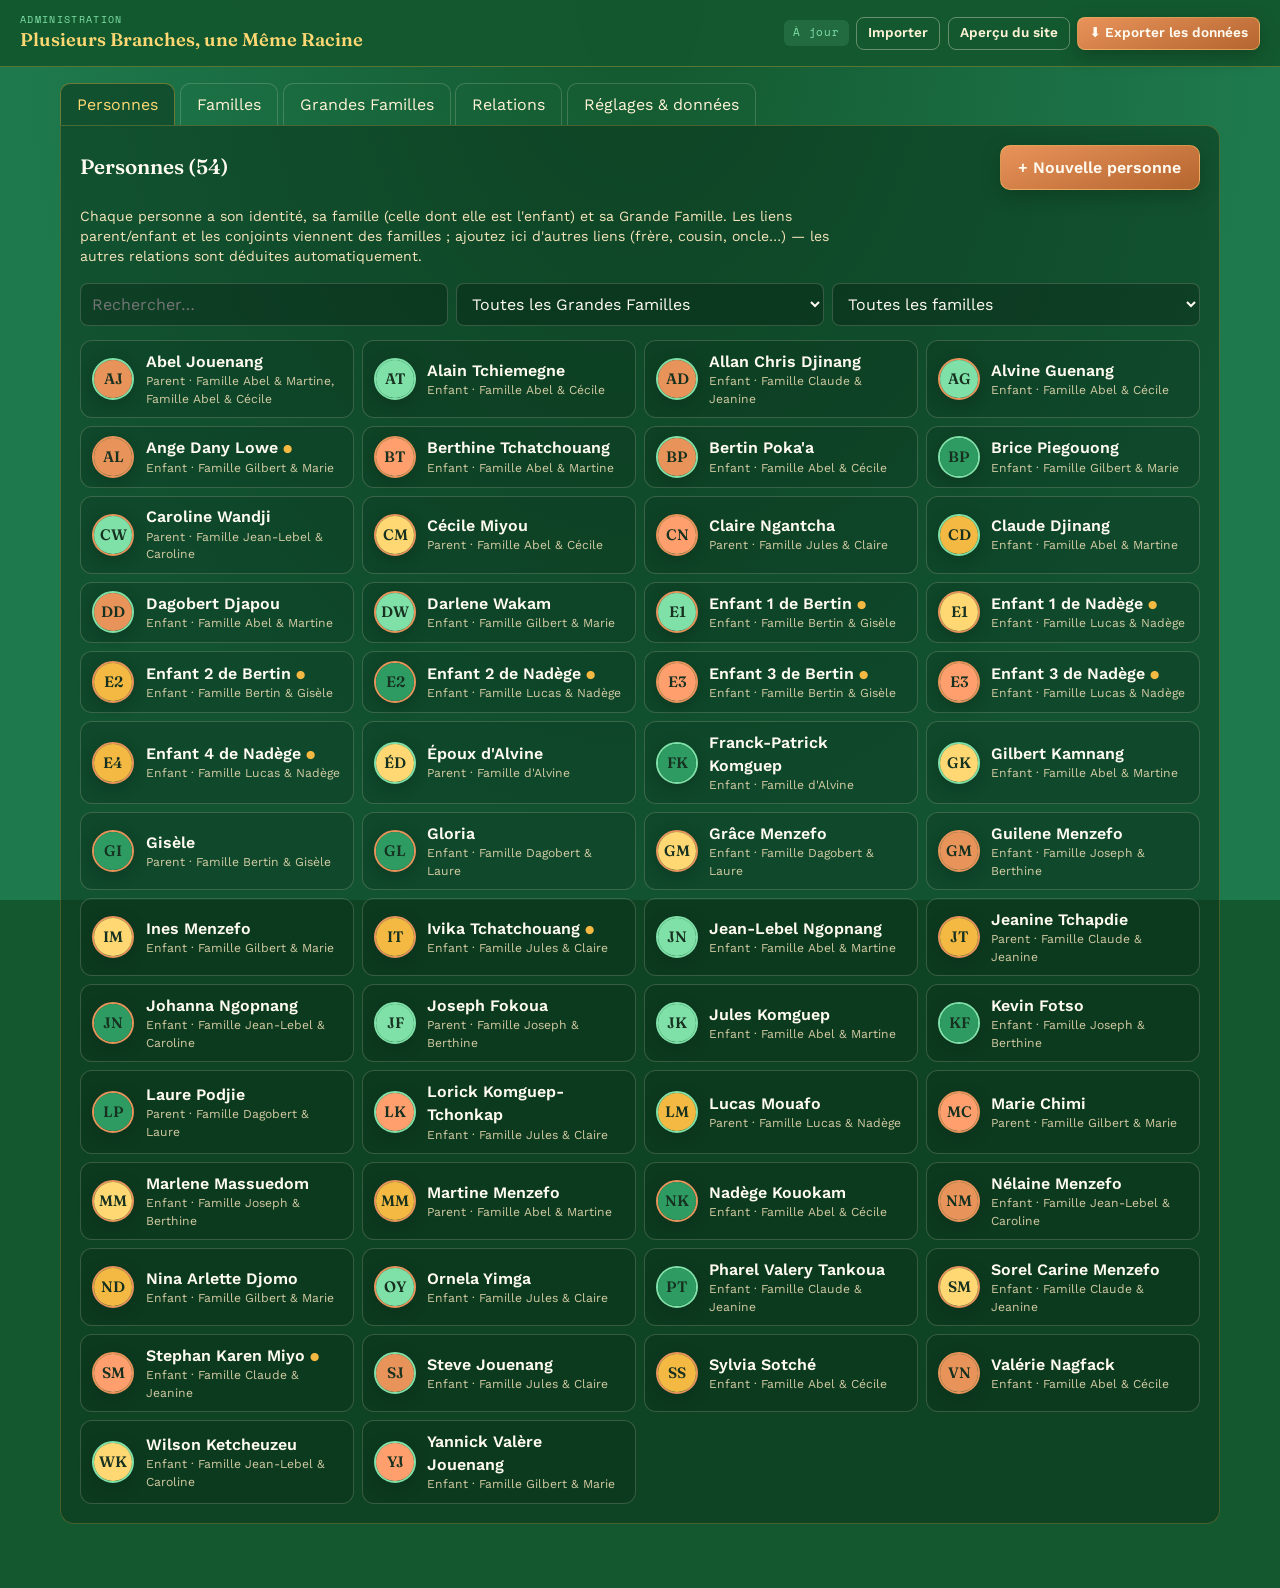
==== admin.html @ 0f35e769 "Add files via upload" ====
<!DOCTYPE html>
<html lang="fr">
<head>
<meta charset="UTF-8">
<meta name="viewport" content="width=device-width, initial-scale=1.0">
<title>Administration — Plusieurs Branches, une Même Racine</title>
<meta name="robots" content="noindex">
<link rel="preconnect" href="https://fonts.googleapis.com">
<link rel="preconnect" href="https://fonts.gstatic.com" crossorigin>
<link href="https://fonts.googleapis.com/css2?family=Fraunces:opsz,wght@9..144,500;9..144,600;9..144,700&family=Work+Sans:wght@400;500;600&family=Space+Mono:wght@400;700&display=swap" rel="stylesheet">
<style>
:root{
  --bg-deep:#1E7A4D; --bg-deep-2:#14582F; --bg-card:rgba(10,52,28,0.55);
  --ivory:#FFFBF0; --parchment:#FFF3D6; --parchment-2:#F4E3B8;
  --gold:#F4B942; --gold-light:#FFD873; --wood:#B5652F; --wood-light:#E8935A;
  --sage:#2E9B63; --sage-light:#7FE0A8; --ink:#16311F; --danger:#FF8A7A;
  --shadow:rgba(9,41,23,0.4); --line:rgba(255,243,214,0.18);
  --font-display:"Fraunces","Iowan Old Style",Georgia,serif;
  --font-body:"Work Sans","Segoe UI",system-ui,sans-serif;
  --font-label:"Space Mono",ui-monospace,monospace;
}
*{box-sizing:border-box}
html{scroll-behavior:smooth}
body{margin:0;min-height:100vh;background:radial-gradient(ellipse at top,var(--bg-deep-2),var(--bg-deep) 70%) fixed;background-color:var(--bg-deep-2);color:var(--ivory);font-family:var(--font-body);-webkit-font-smoothing:antialiased;line-height:1.45}
a{color:inherit;text-decoration:none}
button,input,select,textarea{font:inherit}
:focus-visible{outline:3px solid var(--gold-light);outline-offset:3px;border-radius:4px}
@media (prefers-reduced-motion:reduce){*{animation-duration:.001ms!important;transition-duration:.001ms!important}}
.hidden{display:none!important}

/* avatars */
.avatar{position:relative;display:inline-flex;align-items:center;justify-content:center;flex:none;width:var(--sz,64px);height:var(--sz,64px);border-radius:50%;overflow:hidden;background:var(--bg-deep-2);box-shadow:0 4px 14px var(--shadow);border:2px solid var(--ring,var(--wood-light))}
.avatar img{width:100%;height:100%;object-fit:cover;display:block}
.avatar .ini{width:100%;height:100%;display:flex;align-items:center;justify-content:center;font-family:var(--font-display);font-weight:600;font-size:calc(var(--sz,64px) * .36);color:var(--ink);background:var(--avatar-color,var(--gold))}
.avatar.m{--ring:var(--sage-light)} .avatar.f{--ring:var(--wood-light)}

.eyebrow{font-family:var(--font-label);font-size:.72rem;letter-spacing:.22em;text-transform:uppercase;color:var(--sage-light)}
.chip{display:inline-flex;align-items:center;gap:.35rem;font-family:var(--font-label);font-size:.68rem;letter-spacing:.08em;text-transform:uppercase;padding:.28rem .65rem;border-radius:999px;border:1px solid rgba(244,185,66,.45);color:var(--gold-light);background:rgba(244,185,66,.08);white-space:nowrap}
a.chip:hover{background:rgba(244,185,66,.2)}
.btn{display:inline-flex;align-items:center;justify-content:center;gap:.45rem;padding:.6rem 1.1rem;border-radius:10px;border:1px solid rgba(255,216,115,.4);background:linear-gradient(160deg,var(--wood-light),var(--wood));color:var(--ivory);font-weight:600;cursor:pointer;box-shadow:0 6px 18px var(--shadow);transition:transform .2s,border-color .2s}
.btn:hover{transform:translateY(-2px);border-color:var(--gold-light)}
.btn.ghost{background:transparent;box-shadow:none;border-color:rgba(255,243,214,.35);color:var(--parchment)}
.btn.ghost:hover{border-color:var(--gold-light);color:var(--gold-light)}
.btn.small{padding:.35rem .7rem;font-size:.85rem;border-radius:8px}
.btn.danger{background:transparent;border-color:rgba(255,138,122,.5);color:var(--danger);box-shadow:none}
.badge-deduit{font-family:var(--font-label);font-size:.58rem;letter-spacing:.08em;text-transform:uppercase;padding:.08rem .38rem;border-radius:4px;background:rgba(127,224,168,.14);color:var(--sage-light);margin-left:.3rem;vertical-align:middle}


.top{position:sticky;top:0;z-index:30;display:flex;flex-wrap:wrap;align-items:center;gap:.6rem 1rem;justify-content:space-between;padding:.8rem 1.25rem;background:rgba(20,88,47,.95);border-bottom:1px solid rgba(244,185,66,.3);backdrop-filter:blur(6px)}
.top h1{margin:0;font-family:var(--font-display);font-weight:600;font-size:1.15rem;color:var(--gold-light)}
.top h1 small{display:block;font-family:var(--font-label);font-size:.6rem;letter-spacing:.14em;text-transform:uppercase;color:var(--sage-light);font-weight:400}
.top .acts{display:flex;flex-wrap:wrap;gap:.45rem;align-items:center}
.status{font-family:var(--font-label);font-size:.68rem;letter-spacing:.06em;padding:.3rem .6rem;border-radius:6px}
.status.dirty{background:rgba(244,185,66,.2);color:var(--gold-light)}
.status.clean{background:rgba(127,224,168,.14);color:var(--sage-light)}

.tabs{display:flex;gap:.3rem;flex-wrap:wrap;padding:1rem 1.25rem 0;max-width:1200px;margin:0 auto}
.tabs button{cursor:pointer;background:transparent;border:1px solid var(--line);color:var(--parchment);padding:.55rem 1rem;border-radius:10px 10px 0 0;border-bottom:none}
.tabs button.on{background:var(--bg-card);color:var(--gold-light);border-color:rgba(244,185,66,.4)}
main{max-width:1200px;margin:0 auto;padding:0 1.25rem 4rem}
.panel{background:var(--bg-card);border:1px solid rgba(244,185,66,.25);border-radius:0 14px 14px 14px;padding:1.2rem}
.panel-head{display:flex;flex-wrap:wrap;gap:.6rem;align-items:center;justify-content:space-between;margin-bottom:1rem}
.panel-head h2{margin:0;font-family:var(--font-display);font-weight:600;font-size:1.3rem}
.help{font-size:.88rem;color:var(--parchment-2);margin:.2rem 0 1rem;max-width:760px}

input[type=text],input[type=number],input[type=search],select,textarea{width:100%;padding:.55rem .7rem;border-radius:8px;border:1px solid var(--line);background:rgba(0,0,0,.22);color:var(--ivory)}
select option,select optgroup{background:#12492a;color:var(--ivory)}
input:focus,select:focus,textarea:focus{outline:2px solid var(--gold);outline-offset:1px}
label.f{display:flex;flex-direction:column;gap:.3rem;font-size:.8rem;color:var(--parchment-2)}
label.f>span{font-family:var(--font-label);font-size:.64rem;letter-spacing:.1em;text-transform:uppercase;color:var(--sage-light)}
.row{display:grid;gap:.8rem}
.row.c2{grid-template-columns:1fr 1fr}
.row.c3{grid-template-columns:1fr 1fr 1fr}
.filters{display:flex;flex-wrap:wrap;gap:.5rem;margin-bottom:.9rem}
.filters>*{flex:1 1 200px;width:auto}

.plist{display:grid;grid-template-columns:repeat(auto-fill,minmax(260px,1fr));gap:.5rem}
.pitem{display:flex;align-items:center;gap:.7rem;padding:.55rem .7rem;border-radius:12px;border:1px solid var(--line);background:rgba(0,0,0,.12);cursor:pointer;text-align:left;color:inherit;width:100%}
.pitem:hover{border-color:var(--gold-light)}
.pitem b{display:block;font-weight:600}
.pitem small{display:block;font-size:.76rem;color:var(--parchment-2);opacity:.85}
.warn-dot{color:var(--gold);font-size:.75rem}

.fgrid{display:grid;grid-template-columns:repeat(auto-fill,minmax(300px,1fr));gap:.8rem}
.fitem{border:1px solid var(--line);border-radius:14px;padding:.9rem;background:rgba(0,0,0,.12);display:flex;flex-direction:column;gap:.6rem}
.ord{display:flex;align-items:center;gap:.3rem;font-family:var(--font-label);font-size:.7rem;color:var(--gold-light);flex:none}
.ord input{width:64px;padding:.3rem .4rem;text-align:center}
.fitem h3{margin:0;font-family:var(--font-display);font-weight:600;font-size:1.05rem}
.fitem .pp{display:flex;gap:.8rem;align-items:center;font-size:.88rem}
.fitem .pp span{display:flex;align-items:center;gap:.4rem;min-width:0}
.fitem .kidsline{font-size:.82rem;color:var(--parchment-2)}
.fitem .btns{display:flex;gap:.4rem;flex-wrap:wrap;margin-top:auto}

table{width:100%;border-collapse:collapse;font-size:.9rem}
th,td{text-align:left;padding:.5rem .5rem;border-bottom:1px solid var(--line);vertical-align:middle}
th{font-family:var(--font-label);font-size:.62rem;letter-spacing:.12em;text-transform:uppercase;color:var(--sage-light);font-weight:400}
td a{color:var(--gold-light)}

.addrel{display:grid;grid-template-columns:auto 1fr auto 1fr auto;gap:.5rem;align-items:center;margin:.6rem 0}
.addrel .t{font-size:.85rem;color:var(--parchment-2);white-space:nowrap}

dialog{border:1px solid rgba(244,185,66,.4);border-radius:18px;background:#135a33;color:var(--ivory);padding:0;width:min(760px,calc(100vw - 24px));max-height:calc(100vh - 24px);box-shadow:0 30px 80px rgba(0,0,0,.5)}
dialog::backdrop{background:rgba(5,25,14,.7)}
.dlg-head{display:flex;justify-content:space-between;align-items:center;padding:1rem 1.2rem;border-bottom:1px solid var(--line);position:sticky;top:0;background:#135a33;z-index:2}
.dlg-head h2{margin:0;font-family:var(--font-display);font-weight:600;font-size:1.25rem}
.dlg-body{padding:1.1rem 1.2rem;display:flex;flex-direction:column;gap:1rem}
.dlg-foot{display:flex;justify-content:space-between;gap:.5rem;padding:.9rem 1.2rem;border-top:1px solid var(--line);position:sticky;bottom:0;background:#135a33}
.dlg-foot .r{display:flex;gap:.5rem}
.x{background:transparent;border:0;color:var(--parchment);font-size:1.4rem;cursor:pointer;line-height:1}
fieldset{border:1px solid var(--line);border-radius:12px;padding:.8rem .9rem;margin:0}
legend{font-family:var(--font-label);font-size:.64rem;letter-spacing:.14em;text-transform:uppercase;color:var(--gold-light);padding:0 .4rem}
.photo-row{display:flex;gap:1rem;align-items:center}
.photo-row .grow{flex:1;display:flex;flex-direction:column;gap:.4rem}
.hint{font-size:.78rem;color:var(--parchment-2);opacity:.85;margin:0}
.radios{display:flex;gap:1rem;flex-wrap:wrap;padding:.35rem 0}
.radios label{display:flex;align-items:center;gap:.3rem;font-size:.92rem;cursor:pointer}
.rel-list{list-style:none;margin:0;padding:0;display:flex;flex-direction:column;gap:.3rem}
.rel-list li{display:flex;align-items:center;justify-content:space-between;gap:.5rem;padding:.35rem .5rem;border-radius:8px;background:rgba(0,0,0,.15);font-size:.9rem}
.ded-list{columns:2 240px;font-size:.85rem;margin:0;padding-left:1.1rem;color:var(--parchment-2)}
.ded-list b{color:var(--ivory);font-weight:500}
.sel-add{display:flex;gap:.4rem}
.sel-add select{flex:1}
.issues{list-style:none;padding:0;margin:0;display:flex;flex-direction:column;gap:.35rem;font-size:.9rem}
.issues li{padding:.45rem .7rem;border-radius:8px;background:rgba(244,185,66,.1);border-left:3px solid var(--gold)}
.issues li.ok{background:rgba(127,224,168,.1);border-color:var(--sage-light)}
.toast{position:fixed;bottom:18px;left:50%;transform:translateX(-50%);background:var(--gold);color:var(--ink);padding:.6rem 1.1rem;border-radius:10px;font-weight:600;box-shadow:0 10px 30px rgba(0,0,0,.4);z-index:100;transition:opacity .3s}
.muted{color:var(--parchment-2);opacity:.8}

@media (max-width:700px){
  .row.c2,.row.c3{grid-template-columns:1fr}
  .addrel{grid-template-columns:1fr}
  .photo-row{flex-direction:column;align-items:flex-start}
  .tabs button{padding:.45rem .7rem;font-size:.88rem}
}
</style>
</head>
<body>
<header class="top">
  <h1><small>Administration</small><span id="siteTitle">Plusieurs Branches, une Même Racine</span></h1>
  <div class="acts">
    <span class="status clean" id="status">À jour</span>
    <label class="btn ghost small" title="Charger un family-data.json existant">Importer<input type="file" id="importFile" accept=".json,application/json" hidden></label>
    <a class="btn ghost small" href="index.html?apercu=1" target="_blank" rel="noopener" title="Voir le site avec les modifications non exportées">Aperçu du site</a>
    <button class="btn small" id="exportBtn" type="button">⬇ Exporter les données</button>
  </div>
</header>

<nav class="tabs" id="tabs">
  <button data-tab="personnes" class="on">Personnes</button>
  <button data-tab="familles">Familles</button>
  <button data-tab="grandes">Grandes Familles</button>
  <button data-tab="relations">Relations</button>
  <button data-tab="reglages">Réglages &amp; données</button>
</nav>
<main><section class="panel" id="panel"></section></main>

<dialog id="dlg"></dialog>
<dialog id="dlg2"></dialog>

<script>
/* ==========================================================
   MOTEUR DE PARENTÉ — partagé par index.html et admin.html
   ----------------------------------------------------------
   Toutes les relations sont ramenées à un "chemin" (u, d) :
   depuis X, monter de u générations jusqu'à un ancêtre commun,
   puis descendre de d générations pour atteindre Y.
     (1,0) parent        (0,1) enfant        (1,1) frère/sœur
     (2,0) grand-parent  (0,2) petit-enfant  (2,1) oncle/tante
     (1,2) neveu/nièce   (2,2) cousin(e)     etc.
   Les déductions composent ces chemins selon des règles sûres
   (voir composer()). La belle-famille est ensuite calculée à
   partir des conjoints.
   ========================================================== */
var Genea = (function(){

  // "A est <type> de B"  →  chemin de B vers A
  var REL_TYPES = {
    "parent":               { label: "Père / Mère",                 u: 1, d: 0 },
    "enfant":               { label: "Fils / Fille",                u: 0, d: 1 },
    "fratrie":              { label: "Frère / Sœur",                u: 1, d: 1, sib: true },
    "grand-parent":         { label: "Grand-père / Grand-mère",     u: 2, d: 0 },
    "petit-enfant":         { label: "Petit-fils / Petite-fille",   u: 0, d: 2 },
    "oncle":                { label: "Oncle / Tante",               u: 2, d: 1 },
    "neveu":                { label: "Neveu / Nièce",               u: 1, d: 2 },
    "cousin":               { label: "Cousin / Cousine",            u: 2, d: 2 },
    "grand-oncle":          { label: "Grand-oncle / Grand-tante",   u: 3, d: 1 },
    "petit-neveu":          { label: "Petit-neveu / Petite-nièce",  u: 1, d: 3 },
    "arriere-grand-parent": { label: "Arrière-grand-parent",        u: 3, d: 0 },
    "arriere-petit-enfant": { label: "Arrière-petit-enfant",        u: 0, d: 3 },
    "conjoint":             { label: "Mari / Épouse",               spouse: true },
    "beau-frere":           { label: "Beau-frère / Belle-sœur",     direct: ["Beau-frère","Belle-sœur"], inverse: "beau-frere" },
    "beau-parent":          { label: "Beau-père / Belle-mère",      direct: ["Beau-père","Belle-mère"], inverse: "gendre" },
    "gendre":               { label: "Gendre / Belle-fille",        direct: ["Gendre","Belle-fille"], inverse: "beau-parent" }
  };

  var MAX_GEN = 6;
  var MOIS = ["janvier","février","mars","avril","mai","juin","juillet","août","septembre","octobre","novembre","décembre"];

  function g(sex, m, f){
    if(sex === "M") return m;
    if(sex === "F") return f;
    return m + " / " + f;
  }
  function arr(k){ var s = ""; for(var i = 0; i < k; i++) s += "arrière-"; return s; }
  function cap(s){ return s.charAt(0).toUpperCase() + s.slice(1); }

  // Libellé de Y vu depuis X (chemin u,d), selon le sexe de Y
  function bloodLabel(u, d, sex, demi){
    var s;
    if(d === 0){
      if(u === 1) s = g(sex, "père", "mère");
      else if(u === 2) s = g(sex, "grand-père", "grand-mère");
      else s = arr(u - 2) + g(sex, "grand-père", "grand-mère");
    }else if(u === 0){
      if(d === 1) s = g(sex, "fils", "fille");
      else if(d === 2) s = g(sex, "petit-fils", "petite-fille");
      else s = arr(d - 2) + g(sex, "petit-fils", "petite-fille");
    }else if(u === 1 && d === 1){
      s = (demi ? "demi-" : "") + g(sex, "frère", "sœur");
    }else if(d === 1){
      if(u === 2) s = g(sex, "oncle", "tante");
      else if(u === 3) s = g(sex, "grand-oncle", "grand-tante");
      else s = arr(u - 3) + g(sex, "grand-oncle", "grand-tante");
    }else if(u === 1){
      if(d === 2) s = g(sex, "neveu", "nièce");
      else if(d === 3) s = g(sex, "petit-neveu", "petite-nièce");
      else s = arr(d - 3) + g(sex, "petit-neveu", "petite-nièce");
    }else if(u === d){
      if(u === 2) s = g(sex, "cousin germain", "cousine germaine");
      else if(u === 3) s = g(sex, "cousin issu de germain", "cousine issue de germain");
      else s = g(sex, "cousin", "cousine") + " au " + (u - 1) + "e degré";
    }else if(u - d === 1){
      s = g(sex, "oncle", "tante") + " à la mode de Bretagne";
    }else if(d - u === 1){
      s = g(sex, "neveu", "nièce") + " à la mode de Bretagne";
    }else{
      s = g(sex, "cousin éloigné", "cousine éloignée");
    }
    return cap(s);
  }

  function category(u, d){
    if(d === 0) return u === 1 ? "parents" : "ancetres";
    if(u === 0) return d === 1 ? "enfants" : "descendants";
    if(u === 1 && d === 1) return "fratrie";
    if(d === 1) return "oncles";
    if(u === 1) return "neveux";
    return "cousins";
  }

  var CATEGORIES = [
    ["parents", "Parents"], ["conjoints", "Conjoint(s)"], ["fratrie", "Frères & sœurs"],
    ["enfants", "Enfants"], ["ancetres", "Grands-parents & aïeux"], ["descendants", "Petits-enfants & descendance"],
    ["oncles", "Oncles & tantes"], ["neveux", "Neveux & nièces"], ["cousins", "Cousins & cousines"],
    ["alliance", "Belle-famille"]
  ];

  function slug(str){
    return String(str || "").normalize("NFD").replace(/[̀-ͯ]/g, "")
      .toLowerCase().replace(/[^a-z0-9]+/g, "-").replace(/^-+|-+$/g, "") || "x";
  }

  function fullName(p){
    if(!p) return "?";
    return [p.prenom, p.nom].filter(Boolean).join(" ") || "(sans nom)";
  }

  function birthText(p){
    if(!p || !p.anneeNaissance) return "";
    var m = p.moisNaissance ? MOIS[p.moisNaissance - 1] + " " : "";
    return m + p.anneeNaissance;
  }

  /* ------------------------------------------------------
     Construction du modèle
     ------------------------------------------------------ */
  function build(data){
    data = data || {};
    var personnes = data.personnes || [];
    var familles = data.familles || [];
    var grandes = data.grandesFamilles || [];
    var relations = data.relations || [];

    var P = {}, F = {}, GF = {};
    personnes.forEach(function(p){ P[p.id] = p; });
    familles.forEach(function(f){ F[f.id] = f; });
    grandes.forEach(function(gf){ GF[gf.id] = gf; });

    var parentsOf = {}, childrenOf = {}, spousesOf = {}, adj = {};
    personnes.forEach(function(p){ parentsOf[p.id] = []; childrenOf[p.id] = []; spousesOf[p.id] = []; adj[p.id] = []; });

    function pushUniq(arr, v){ if(arr.indexOf(v) < 0) arr.push(v); }
    function addParent(child, parent){
      if(!P[child] || !P[parent] || child === parent) return;
      pushUniq(parentsOf[child], parent);
      pushUniq(childrenOf[parent], child);
    }
    function addSpouse(a, b){
      if(!P[a] || !P[b] || a === b) return;
      pushUniq(spousesOf[a], b); pushUniq(spousesOf[b], a);
    }
    // arête de x vers y : chemin (u,d) de x jusqu'à y
    function addEdge(x, y, u, d, sib, src){
      if(!P[x] || !P[y] || x === y) return;
      adj[x].push({ to: y, u: u, d: d, sib: !!sib, src: src });
      adj[y].push({ to: x, u: d, d: u, sib: !!sib, src: src });
    }

    // 1. Structure issue des familles (couple + enfants)
    familles.forEach(function(f){
      if(f.pereId && f.mereId) addSpouse(f.pereId, f.mereId);
    });
    personnes.forEach(function(p){
      var f = p.familleId && F[p.familleId];
      if(!f) return;
      if(f.pereId) addParent(p.id, f.pereId);
      if(f.mereId) addParent(p.id, f.mereId);
    });

    // 2. Relations déclarées
    var directLabels = {}; // directLabels[a][b] = type (a est <type> de b)
    relations.forEach(function(r){
      var t = REL_TYPES[r.type];
      if(!t || !P[r.a] || !P[r.b] || r.a === r.b) return;
      if(t.spouse) addSpouse(r.a, r.b);
      else if(t.direct){
        (directLabels[r.a] = directLabels[r.a] || {})[r.b] = r.type;
        if(t.inverse) (directLabels[r.b] = directLabels[r.b] || {})[r.a] = t.inverse;
      }
      else if(r.type === "parent") addParent(r.b, r.a);
      else if(r.type === "enfant") addParent(r.a, r.b);
      else addEdge(r.b, r.a, t.u, t.d, t.sib, "declare");
    });

    // 3. Arêtes parent/enfant
    personnes.forEach(function(p){
      parentsOf[p.id].forEach(function(par){ addEdge(p.id, par, 1, 0, false, "famille"); });
    });

    // 4. Frères/sœurs germains implicites (mêmes parents connus)
    //    → permet d'appliquer aux frères/sœurs les règles de fratrie
    personnes.forEach(function(p){
      var pa = parentsOf[p.id];
      if(!pa.length) return;
      personnes.forEach(function(q){
        if(q.id <= p.id) return;
        var qa = parentsOf[q.id];
        if(qa.length !== pa.length) return;
        for(var i = 0; i < pa.length; i++) if(qa.indexOf(pa[i]) < 0) return;
        addEdge(p.id, q.id, 1, 1, true, "implicite");
      });
    });

    /* --------------------------------------------------
       Recherche des parents par le sang depuis X
       Règles de composition sûres :
        - depuis X ou un de ses ancêtres (d = 0), on peut
          emprunter n'importe quelle relation ;
        - un frère/une sœur d'un ancêtre partage les mêmes
          ascendants (état "lat") ;
        - après être descendu (d ≥ 1), on peut seulement
          continuer à descendre, ou passer à un frère/sœur.
       (Le cousin d'un cousin n'est donc pas forcément
        cousin : il peut venir de l'autre côté de la famille.)
       -------------------------------------------------- */
    var bloodCache = {};
    function blood(x){
      if(bloodCache[x]) return bloodCache[x];
      var best = {};
      var seen = {};
      var queue = [{ n: x, u: 0, d: 0, lat: false, len: 0, src: null }];
      seen[x + "|0|0|0"] = 1;
      while(queue.length){
        var s = queue.shift();
        if(s.n !== x){
          var eu = s.lat ? s.u + 1 : s.u, ed = s.lat ? 1 : s.d;
          var cur = best[s.n];
          var score = eu + ed;
          if(!cur || score < cur.u + cur.d || (score === cur.u + cur.d && s.len < cur.len)){
            best[s.n] = { u: eu, d: ed, len: s.len, src: s.len === 1 ? s.src : "deduit" };
          }
        }
        var edges = adj[s.n] || [];
        for(var i = 0; i < edges.length; i++){
          var e = edges[i], nu, nd, nl = false;
          if(s.d === 0 && !s.lat){
            if(e.sib){ nu = s.u; nd = 0; nl = true; }
            else { nu = s.u + e.u; nd = e.d; }
          }else if(s.d === 0 && s.lat){
            if(e.sib){ nu = s.u; nd = 0; nl = true; }
            else if(e.u >= 1){ nu = s.u + e.u; nd = e.d; }
            else { nu = s.u + 1; nd = 1 + e.d; }
          }else{
            if(e.u === 0){ nu = s.u; nd = s.d + e.d; }
            else if(e.sib){ nu = s.u; nd = s.d; }
            else continue;
          }
          if(nu > MAX_GEN || nd > MAX_GEN) continue;
          var key = e.to + "|" + nu + "|" + nd + "|" + (nl ? 1 : 0);
          if(seen[key]) continue;
          seen[key] = 1;
          queue.push({ n: e.to, u: nu, d: nd, lat: nl, len: s.len + 1, src: e.src });
        }
      }
      delete best[x];
      bloodCache[x] = best;
      return best;
    }

    function isDemi(x, y){
      var a = parentsOf[x] || [], b = parentsOf[y] || [];
      if(a.length < 2 || b.length < 2) return false;
      var shared = a.filter(function(v){ return b.indexOf(v) >= 0; }).length;
      if(shared !== 1) return false;
      // une fratrie déclarée explicitement l'emporte
      return !(adj[x] || []).some(function(e){ return e.to === y && e.src === "declare" && e.sib; });
    }

    /* --------------------------------------------------
       Toutes les relations de X : sang, conjoints, alliance
       Renvoie [{ id, label, cat, src }]  (label = "Y est ... de X")
       -------------------------------------------------- */
    function relationsOf(x){
      if(!P[x]) return [];
      var out = {};
      var b = blood(x);
      Object.keys(b).forEach(function(y){
        var r = b[y];
        var demi = r.u === 1 && r.d === 1 && isDemi(x, y);
        out[y] = { id: y, label: bloodLabel(r.u, r.d, P[y].sexe, demi), cat: category(r.u, r.d),
                   src: r.src === "implicite" ? "deduit" : r.src, u: r.u, d: r.d };
      });
      function setIf(y, label, src){
        if(y === x || out[y] || !P[y]) return;
        out[y] = { id: y, label: label, cat: "alliance", src: src };
      }
      // conjoints
      spousesOf[x].forEach(function(s){
        if(out[s]) return;
        out[s] = { id: s, label: g(P[s].sexe, "Mari", "Épouse"), cat: "conjoints", src: "famille" };
      });
      // parents par le sang du conjoint
      spousesOf[x].forEach(function(s){
        var bs = blood(s);
        Object.keys(bs).forEach(function(z){
          var r = bs[z], sx = P[z] && P[z].sexe, lab;
          if(r.u === 1 && r.d === 0) lab = g(sx, "Beau-père", "Belle-mère");
          else if(r.u === 1 && r.d === 1) lab = g(sx, "Beau-frère", "Belle-sœur");
          else if(r.u === 0 && r.d === 1) lab = g(sx, "Beau-fils", "Belle-fille") + " (enfant du conjoint)";
          else lab = bloodLabel(r.u, r.d, sx, false) + " par alliance";
          setIf(z, lab, "deduit");
        });
      });
      // conjoints de mes parents par le sang
      Object.keys(b).forEach(function(y){
        var r = b[y];
        spousesOf[y].forEach(function(t){
          var sx = P[t] && P[t].sexe, lab;
          if(r.u === 1 && r.d === 0) lab = g(sx, "Beau-père", "Belle-mère");
          else if(r.u === 0 && r.d === 1) lab = g(sx, "Gendre", "Belle-fille");
          else if(r.u === 1 && r.d === 1) lab = g(sx, "Beau-frère", "Belle-sœur");
          else lab = bloodLabel(r.u, r.d, sx, false) + " par alliance";
          setIf(t, lab, "deduit");
        });
      });
      // conjoints des frères/sœurs de mon conjoint
      spousesOf[x].forEach(function(s){
        var bs = blood(s);
        Object.keys(bs).forEach(function(z){
          if(bs[z].u === 1 && bs[z].d === 1){
            spousesOf[z].forEach(function(t){ setIf(t, g(P[t] && P[t].sexe, "Beau-frère", "Belle-sœur"), "deduit"); });
          }
        });
      });
      // étiquettes d'alliance déclarées directement (y est <type> de x)
      Object.keys(directLabels).forEach(function(a){
        var t = directLabels[a][x];
        if(t) setIf(a, g(P[a].sexe, REL_TYPES[t].direct[0], REL_TYPES[t].direct[1]), "declare");
      });
      return Object.keys(out).map(function(k){ return out[k]; });
    }

    /* --------------------------------------------------
       Arbre généalogique d'une Grande Famille
       -------------------------------------------------- */
    function unionsOf(pid){
      var map = {}, order = [];
      childrenOf[pid].forEach(function(c){
        var other = parentsOf[c].filter(function(q){ return q !== pid; })[0] || "";
        if(!map[other]){ map[other] = []; order.push(other); }
        map[other].push(c);
      });
      spousesOf[pid].forEach(function(s){ if(!map[s]){ map[s] = []; order.push(s); } });
      return order.map(function(o){
        return { spouse: o || null, children: map[o].slice().sort(byBirth) };
      });
    }

    function byBirth(a, b){
      var pa = P[a], pb = P[b];
      var ya = (pa.anneeNaissance || 9999) * 13 + (pa.moisNaissance || 0);
      var yb = (pb.anneeNaissance || 9999) * 13 + (pb.moisNaissance || 0);
      if(ya !== yb) return ya - yb;
      return (pa._ord || 0) - (pb._ord || 0);
    }
    personnes.forEach(function(p, i){ Object.defineProperty(p, "_ord", { value: i, enumerable: false, configurable: true, writable: true }); });

    function grandeFamilleOf(p){
      if(!p) return null;
      if(p.grandeFamilleId && GF[p.grandeFamilleId]) return p.grandeFamilleId;
      var f = p.familleId && F[p.familleId];
      if(f && f.grandeFamilleId) return f.grandeFamilleId;
      var head = familles.filter(function(f){ return f.pereId === p.id || f.mereId === p.id; })[0];
      return head ? head.grandeFamilleId : null;
    }

    // Renvoie une liste de racines (nœuds imbriqués) pour la Grande Famille
    function treeOf(gfId){
      var members = {};
      personnes.forEach(function(p){ if(grandeFamilleOf(p) === gfId) members[p.id] = 1; });
      familles.forEach(function(f){
        if(f.grandeFamilleId !== gfId) return;
        if(f.pereId) members[f.pereId] = 1;
        if(f.mereId) members[f.mereId] = 1;
      });
      var cands = Object.keys(members).filter(function(id){
        if(!P[id] || parentsOf[id].length) return false;
        // conjoint(e) venu(e) d'ailleurs : il/elle apparaîtra à côté de son/sa partenaire
        var partners = spousesOf[id].concat(childrenOf[id].reduce(function(acc, c){ return acc.concat(parentsOf[c]); }, []));
        return !partners.some(function(q){ return q !== id && parentsOf[q] && parentsOf[q].length; });
      });
      cands.sort(function(a, b){
        var ua = unionsOf(a).length, ub = unionsOf(b).length;
        if(ua !== ub) return ub - ua;
        var sa = P[a].sexe === "M" ? 0 : 1, sb = P[b].sexe === "M" ? 0 : 1;
        if(sa !== sb) return sa - sb;
        return byBirth(a, b);
      });
      var visited = {};
      function node(pid, depth){
        visited[pid] = 1;
        var n = { id: pid, unions: [] };
        if(depth > 12) return n;
        unionsOf(pid).forEach(function(u){
          if(u.spouse) visited[u.spouse] = 1;
          n.unions.push({
            spouse: u.spouse,
            children: u.children.filter(function(c){ return !visited[c]; }).map(function(c){ return node(c, depth + 1); })
          });
        });
        return n;
      }
      var roots = [];
      cands.forEach(function(id){ if(!visited[id]) roots.push(node(id, 0)); });
      return roots;
    }

    function familiesHeadedBy(pid){
      return familles.filter(function(f){ return f.pereId === pid || f.mereId === pid; });
    }
    function childrenOfFamily(fid){
      return personnes.filter(function(p){ return p.familleId === fid; }).map(function(p){ return p.id; }).sort(byBirth);
    }

    // Famille "fondatrice" : aucun des parents n'est enfant d'une autre famille
    function isRootFamily(f){
      var heads = [f.pereId, f.mereId].filter(function(id){ return P[id]; });
      return heads.length > 0 && heads.every(function(id){ return !(P[id].familleId && F[P[id].familleId]); });
    }
    // Ordre de l'arbre : génération par génération, puis ordre des enfants
    // dans la famille d'origine (année de naissance, sinon ordre de saisie)
    function orderedFamilies(){
      var out = [], seen = {};
      var level = familles.filter(isRootFamily);
      while(level.length){
        var next = [];
        level.forEach(function(f){ if(!seen[f.id]){ seen[f.id] = 1; out.push(f); } });
        level.forEach(function(f){
          childrenOfFamily(f.id).forEach(function(c){
            familiesHeadedBy(c).forEach(function(cf){ if(!seen[cf.id] && next.indexOf(cf) < 0) next.push(cf); });
          });
        });
        level = next;
      }
      familles.forEach(function(f){ if(!seen[f.id]) out.push(f); }); // familles non reliées
      // Numéro d'ordre choisi dans l'administration : il l'emporte sur l'ordre
      // automatique. Les familles sans numéro viennent ensuite.
      var auto = {};
      out.forEach(function(f, i){ auto[f.id] = i; });
      function key(f){ var n = parseFloat(f.ordre); return isNaN(n) ? Infinity : n; }
      return out.sort(function(a, b){
        var ka = key(a), kb = key(b);
        if(ka !== kb) return ka < kb ? -1 : 1;
        return auto[a.id] - auto[b.id];
      });
    }

    return {
      P: P, F: F, GF: GF, data: data,
      isRootFamily: isRootFamily, orderedFamilies: orderedFamilies,
      parentsOf: parentsOf, childrenOf: childrenOf, spousesOf: spousesOf,
      relationsOf: relationsOf, treeOf: treeOf, unionsOf: unionsOf,
      grandeFamilleOf: grandeFamilleOf, familiesHeadedBy: familiesHeadedBy,
      childrenOfFamily: childrenOfFamily
    };
  }

  function emptyData(){
    return {
      site: { titre: "Plusieurs Branches, une Même Racine", sousTitre: "" },
      grandesFamilles: [], familles: [], personnes: [], relations: []
    };
  }

  return {
    REL_TYPES: REL_TYPES, CATEGORIES: CATEGORIES, MOIS: MOIS,
    build: build, slug: slug, fullName: fullName, birthText: birthText,
    bloodLabel: bloodLabel, emptyData: emptyData
  };
})();


</script>
<script>
var UI = (function(){
  var COLORS = ["#F4B942","#7FE0A8","#E8935A","#FFD873","#2E9B63","#FF9F6E"];
  function esc(s){
    return String(s == null ? "" : s).replace(/[&<>"']/g, function(c){
      return { "&":"&amp;", "<":"&lt;", ">":"&gt;", '"':"&quot;", "'":"&#39;" }[c];
    });
  }
  function initials(p){
    var a = (p.prenom || "").trim(), b = (p.nom || "").trim();
    if(a && b) return (a[0] + b[0]).toUpperCase();
    var w = (a || b || "?").split(/[\s-]+/).filter(Boolean);
    return w.length > 1 ? (w[0][0] + w[1][0]).toUpperCase() : (w[0] || "?").slice(0, 2).toUpperCase();
  }
  function color(id){
    var h = 0; id = String(id || "");
    for(var i = 0; i < id.length; i++) h = id.charCodeAt(i) + ((h << 5) - h);
    return COLORS[Math.abs(h) % COLORS.length];
  }
  // photoOverride : URL temporaire (aperçu dans l'admin)
  function avatar(p, size, photoOverride){
    if(!p) return "";
    var src = photoOverride || p.photo;
    var cls = "avatar" + (p.sexe === "M" ? " m" : p.sexe === "F" ? " f" : "");
    var st = "--sz:" + (size || 64) + "px;--avatar-color:" + color(p.id);
    var ini = '<span class="ini"' + (src ? ' style="display:none"' : "") + ">" + esc(initials(p)) + "</span>";
    var img = "";
    // en cas d'erreur de chargement, on affiche les initiales
    if(src) img ='<img src="' + esc(src) + '" alt="" onerror="this.nextElementSibling.style.display=\'flex\';this.remove()">';
    return '<span class="' + cls + '" style="' + st + '">' + img + ini + "</span>";
  }
  /* Chargement des données :
     1) family-data.json (site hébergé ou serveur local)
     2) sinon family-data.js — fonctionne aussi en ouvrant la page par double-clic */
  function loadData(){
    function viaScript(){
      return new Promise(function(resolve, reject){
        window.FAMILY_DATA = undefined;
        var s = document.createElement("script");
        s.src = "family-data.js?v=" + Date.now();
        s.onload = function(){ window.FAMILY_DATA ? resolve(window.FAMILY_DATA) : reject(new Error("vide")); };
        s.onerror = function(){ reject(new Error("absent")); };
        document.head.appendChild(s);
      });
    }
    if(location.protocol === "file:") return viaScript();
    return fetch("family-data.json", { cache: "no-store" })
      .then(function(r){ if(!r.ok) throw new Error(r.status); return r.json(); })
      .catch(viaScript);
  }
  function dataToJs(data){
    return "/* Copie de family-data.json lisible par double-clic (générée par admin.html). Ne pas modifier à la main. */\n" +
      "window.FAMILY_DATA = " + JSON.stringify(data, null, 2) + ";\n";
  }
  return { esc: esc, avatar: avatar, initials: initials, loadData: loadData, dataToJs: dataToJs };
})();

</script>
<script>
(function(){
  "use strict";
  var esc = UI.esc, avatar = UI.avatar, name = Genea.fullName, T = Genea.REL_TYPES;
  var DRAFT_KEY = "genea-admin-draft", BASE_KEY = "genea-admin-base";
  var DATA = Genea.emptyData(), M = null, BASE = "", tab = "personnes";
  var photoPreviews = {}; // chemin → URL temporaire pour l'aperçu
  var ui = { q: "", gf: "", fam: "" };

  /* ---------- Stockage ---------- */
  function lsGet(k){ try{ return localStorage.getItem(k); }catch(e){ return null; } }
  function lsSet(k, v){ try{ localStorage.setItem(k, v); }catch(e){} }
  function normalize(d){
    d = d || {};
    var e = Genea.emptyData();
    return {
      site: Object.assign(e.site, d.site || {}),
      grandesFamilles: d.grandesFamilles || [], familles: d.familles || [],
      personnes: d.personnes || [], relations: d.relations || []
    };
  }
  function snapshot(){ return JSON.stringify(DATA); }
  function commit(){
    M = Genea.build(DATA);
    lsSet(DRAFT_KEY, snapshot());
    updateStatus();
  }
  function updateStatus(){
    var s = document.getElementById("status");
    var dirty = snapshot() !== BASE;
    s.className = "status " + (dirty ? "dirty" : "clean");
    s.textContent = dirty ? "● Modifications non exportées" : "À jour";
    document.getElementById("siteTitle").textContent = DATA.site.titre || "Plusieurs Branches, une Même Racine";
  }
  function toast(msg){
    var t = document.createElement("div"); t.className = "toast"; t.textContent = msg;
    document.body.appendChild(t);
    setTimeout(function(){ t.style.opacity = "0"; }, 2200);
    setTimeout(function(){ t.remove(); }, 2700);
  }
  function setData(d, asBase){
    DATA = normalize(d);
    if(asBase){ BASE = snapshot(); lsSet(BASE_KEY, BASE); }
    commit(); render();
  }

  function init(){
    var draft = lsGet(DRAFT_KEY);
    BASE = lsGet(BASE_KEY) || "";
    UI.loadData()
      .then(function(file){
        var fileStr = JSON.stringify(normalize(file));
        if(draft && draft !== fileStr && BASE === fileStr){
          // brouillon en cours basé sur le fichier actuel : on le reprend
          BASE = fileStr; setData(JSON.parse(draft), false);
          toast("Brouillon non exporté restauré");
        }else if(draft && draft !== fileStr && confirm("Un brouillon non exporté existe dans ce navigateur.\n\nOK = reprendre le brouillon\nAnnuler = repartir du fichier family-data.json publié")){
          BASE = fileStr; lsSet(BASE_KEY, BASE); setData(JSON.parse(draft), false);
        }else{
          setData(file, true);
        }
      })
      .catch(function(){
        if(draft){ setData(JSON.parse(draft), false); toast("Brouillon restauré (family-data.json non lisible)"); }
        else { setData(Genea.emptyData(), true); toast("family-data.json non lisible : utilisez « Importer »"); }
      });
  }

  /* ---------- Utilitaires ---------- */
  function uid(base, taken){
    var s = Genea.slug(base), id = s, i = 2;
    while(taken(id)){ id = s + "-" + i; i++; }
    return id;
  }
  function personTaken(id){ return !!(M && M.P[id]) || DATA.personnes.some(function(p){ return p.id === id; }); }
  function sortedPersons(){
    return DATA.personnes.slice().sort(function(a, b){ return name(a).localeCompare(name(b), "fr"); });
  }
  function personOptions(selected, filter, emptyLabel){
    return '<option value="">' + esc(emptyLabel || "— choisir —") + '</option>' +
      sortedPersons().filter(filter || function(){ return true; }).map(function(p){
        return '<option value="' + esc(p.id) + '"' + (p.id === selected ? " selected" : "") + '>' + esc(name(p)) +
          (p.anneeNaissance ? " (" + p.anneeNaissance + ")" : "") + '</option>';
      }).join("");
  }
  function gfOptions(selected, emptyLabel){
    return '<option value="">' + esc(emptyLabel || "— aucune —") + '</option>' + DATA.grandesFamilles.map(function(g){
      return '<option value="' + esc(g.id) + '"' + (g.id === selected ? " selected" : "") + '>' + esc(g.nom) + '</option>';
    }).join("");
  }
  function famOptions(selected, emptyLabel){
    var byGf = {};
    DATA.familles.forEach(function(f){ (byGf[f.grandeFamilleId || ""] = byGf[f.grandeFamilleId || ""] || []).push(f); });
    return '<option value="">' + esc(emptyLabel || "— aucune / inconnue —") + '</option>' + Object.keys(byGf).map(function(g){
      return '<optgroup label="' + esc(g && M.GF[g] ? "Grande Famille " + M.GF[g].nom : "Sans Grande Famille") + '">' + byGf[g].map(function(f){
        return '<option value="' + esc(f.id) + '"' + (f.id === selected ? " selected" : "") + '>' + esc(f.nom) + '</option>';
      }).join("") + '</optgroup>';
    }).join("");
  }
  function relTypeOptions(sel){
    return Object.keys(T).map(function(k){ return '<option value="' + k + '"' + (k === sel ? " selected" : "") + '>' + esc(T[k].label) + '</option>'; }).join("");
  }
  function relTypeLabel(type, pid){
    var t = T[type]; if(!t) return type;
    var p = M.P[pid], parts = t.label.split(" / ");
    if(parts.length === 2 && p && p.sexe) return p.sexe === "M" ? parts[0] : parts[1];
    return t.label;
  }
  function famDesc(f){
    var pe = M.P[f.pereId], me = M.P[f.mereId];
    return (pe ? name(pe) : "?") + " & " + (me ? name(me) : "?");
  }

  /* ---------- Onglets ---------- */
  document.getElementById("tabs").addEventListener("click", function(e){
    var b = e.target.closest("button"); if(!b) return;
    tab = b.getAttribute("data-tab");
    this.querySelectorAll("button").forEach(function(x){ x.classList.toggle("on", x === b); });
    render();
  });
  function render(){
    var p = document.getElementById("panel");
    ({ personnes: renderPersons, familles: renderFamilies, grandes: renderGF, relations: renderRelations, reglages: renderSettings })[tab](p);
  }

  /* ========== PERSONNES ========== */
  function renderPersons(el){
    el.innerHTML =
      '<div class="panel-head"><h2>Personnes (' + DATA.personnes.length + ')</h2><button class="btn" id="newP">+ Nouvelle personne</button></div>' +
      '<p class="help">Chaque personne a son identité, sa famille (celle dont elle est l\'enfant) et sa Grande Famille. ' +
      'Les liens parent/enfant et les conjoints viennent des familles ; ajoutez ici d\'autres liens (frère, cousin, oncle…) — les autres relations sont déduites automatiquement.</p>' +
      '<div class="filters"><input type="search" id="pq" placeholder="Rechercher…" value="' + esc(ui.q) + '">' +
      '<select id="pgf">' + gfOptions(ui.gf, "Toutes les Grandes Familles") + '</select>' +
      '<select id="pfam">' + famOptions(ui.fam, "Toutes les familles") + '</select></div>' +
      '<div class="plist" id="plist"></div>';
    el.querySelector("#newP").onclick = function(){ openPerson(null, {}); };
    el.querySelector("#pq").oninput = function(){ ui.q = this.value; drawPersonList(); };
    el.querySelector("#pgf").onchange = function(){ ui.gf = this.value; drawPersonList(); };
    el.querySelector("#pfam").onchange = function(){ ui.fam = this.value; drawPersonList(); };
    drawPersonList();
  }
  function norm(s){ return String(s || "").normalize("NFD").replace(/[̀-ͯ]/g, "").toLowerCase(); }
  function drawPersonList(){
    var q = norm(ui.q);
    var list = sortedPersons().filter(function(p){
      if(q && norm(name(p)).indexOf(q) < 0) return false;
      if(ui.gf && M.grandeFamilleOf(p) !== ui.gf) return false;
      if(ui.fam){
        var f = M.F[ui.fam];
        if(p.familleId !== ui.fam && !(f && (f.pereId === p.id || f.mereId === p.id))) return false;
      }
      return true;
    });
    var box = document.getElementById("plist");
    box.innerHTML = list.length ? list.map(function(p){
      var f = p.familleId && M.F[p.familleId];
      var heads = M.familiesHeadedBy(p.id);
      var sub = f ? "Enfant · " + f.nom : heads.length ? "Parent · " + heads.map(function(h){ return h.nom; }).join(", ") : "Aucune famille";
      return '<button class="pitem" data-id="' + esc(p.id) + '">' + avatar(p, 42, photoPreviews[p.photo]) +
        '<span style="min-width:0"><b>' + esc(name(p)) + (!p.sexe ? ' <span class="warn-dot" title="Sexe non précisé">●</span>' : '') + '</b>' +
        '<small>' + esc(sub) + (p.anneeNaissance ? " · " + p.anneeNaissance : "") + '</small></span></button>';
    }).join("") : '<p class="muted">Aucune personne.</p>';
    box.onclick = function(e){ var b = e.target.closest(".pitem"); if(b) openPerson(b.getAttribute("data-id")); };
  }

  /* ---- Fenêtre d'édition d'une personne ----
     preset : { familleId, grandeFamilleId, sexe, onSaved(id) } */
  function openPerson(id, preset, useSecond){
    preset = preset || {};
    var dlg = document.getElementById(useSecond ? "dlg2" : "dlg");
    var isNew = !id;
    var p = isNew ? { id: "", prenom: "", nom: "", sexe: preset.sexe || "", moisNaissance: null, anneeNaissance: null, photo: "",
                      familleId: preset.familleId || null, grandeFamilleId: preset.grandeFamilleId || null }
                  : JSON.parse(JSON.stringify(M.P[id]));
    if(isNew && p.familleId && !p.grandeFamilleId && M.F[p.familleId]) p.grandeFamilleId = M.F[p.familleId].grandeFamilleId || null;
    // relations déclarées impliquant cette personne (copie de travail)
    var rels = DATA.relations.filter(function(r){ return id && (r.a === id || r.b === id); }).map(function(r){ return Object.assign({}, r); });
    var gfTouched = !!p.grandeFamilleId && !isNew;

    var mois = '<option value="">—</option>' + Genea.MOIS.map(function(m, i){
      return '<option value="' + (i + 1) + '"' + (p.moisNaissance === i + 1 ? " selected" : "") + '>' + m + '</option>'; }).join("");

    dlg.innerHTML =
      '<form method="dialog" id="pf"><div class="dlg-head"><h2>' + (isNew ? "Nouvelle personne" : esc(name(p))) + '</h2><button type="button" class="x" data-close aria-label="Fermer">×</button></div>' +
      '<div class="dlg-body">' +
      '<fieldset><legend>Identité</legend><div class="row c2">' +
        '<label class="f"><span>Prénom(s) *</span><input type="text" name="prenom" required value="' + esc(p.prenom) + '"></label>' +
        '<label class="f"><span>Nom</span><input type="text" name="nom" value="' + esc(p.nom) + '"></label></div>' +
        '<div class="row c3" style="margin-top:.8rem"><div class="f"><span class="eyebrow" style="font-size:.64rem">Sexe</span><div class="radios">' +
          '<label><input type="radio" name="sexe" value="M"' + (p.sexe === "M" ? " checked" : "") + '> Homme</label>' +
          '<label><input type="radio" name="sexe" value="F"' + (p.sexe === "F" ? " checked" : "") + '> Femme</label>' +
          '<label><input type="radio" name="sexe" value=""' + (!p.sexe ? " checked" : "") + '> ?</label></div></div>' +
        '<label class="f"><span>Mois de naissance</span><select name="mois">' + mois + '</select></label>' +
        '<label class="f"><span>Année de naissance</span><input type="number" name="annee" min="1800" max="2100" value="' + esc(p.anneeNaissance || "") + '"></label></div>' +
      '</fieldset>' +
      '<fieldset><legend>Photo</legend><div class="photo-row"><span id="pPrev">' + avatar(p, 90, photoPreviews[p.photo]) + '</span><div class="grow">' +
        '<input type="text" name="photo" placeholder="photos/prenom-nom.jpg" value="' + esc(p.photo) + '">' +
        '<div><label class="btn ghost small">Choisir une image…<input type="file" accept="image/*" hidden id="pFile"></label></div>' +
        '<p class="hint">Le fichier choisi doit aussi être copié dans le dossier <b>photos/</b> du site (même nom).</p></div></div></fieldset>' +
      '<fieldset><legend>Appartenance</legend><div class="row c2">' +
        '<label class="f"><span>Famille (enfant de)</span><select name="familleId">' + famOptions(p.familleId) + '</select></label>' +
        '<label class="f"><span>Grande Famille</span><select name="gf">' + gfOptions(p.grandeFamilleId) + '</select></label></div>' +
        '<p class="hint" id="famHint"></p></fieldset>' +
      '<fieldset><legend>Relations déclarées</legend><ul class="rel-list" id="relList"></ul>' +
        '<div class="addrel"><span class="t">Cette personne est</span><select id="rType">' + relTypeOptions("fratrie") + '</select>' +
        '<span class="t">de</span><select id="rOther">' + personOptions("", function(q){ return q.id !== id; }) + '</select>' +
        '<button type="button" class="btn small" id="rAdd">Ajouter</button></div>' +
        '<p class="hint">Inutile de déclarer les parents, enfants et conjoints déjà définis par les familles.</p></fieldset>' +
      (isNew ? '' : '<fieldset><legend>Relations déduites (aperçu)</legend><div id="dedBox"></div></fieldset>') +
      '</div><div class="dlg-foot"><div>' + (isNew ? '' : '<button type="button" class="btn danger small" id="pDel">Supprimer</button>') + '</div>' +
      '<div class="r"><button type="button" class="btn ghost" data-close>Annuler</button><button class="btn" value="ok" id="pSave">Enregistrer</button></div></div></form>';

    var form = dlg.querySelector("#pf");
    function famHint(){
      var f = M.F[form.familleId.value];
      dlg.querySelector("#famHint").textContent = f ? "Parents : " + famDesc(f) : "";
    }
    famHint();
    form.familleId.onchange = function(){
      var f = M.F[this.value];
      if(f && f.grandeFamilleId && !gfTouched) form.gf.value = f.grandeFamilleId;
      famHint();
    };
    form.gf.onchange = function(){ gfTouched = true; };
    function refreshPhoto(){
      var tmp = { id: p.id || "new", prenom: form.prenom.value, nom: form.nom.value, sexe: (form.querySelector("[name=sexe]:checked") || {}).value, photo: form.photo.value };
      dlg.querySelector("#pPrev").innerHTML = avatar(tmp, 90, photoPreviews[tmp.photo]);
    }
    form.photo.oninput = refreshPhoto;
    form.prenom.oninput = refreshPhoto;
    dlg.querySelector("#pFile").onchange = function(){
      var f = this.files[0]; if(!f) return;
      var path = "photos/" + f.name;
      photoPreviews[path] = URL.createObjectURL(f);
      form.photo.value = path; refreshPhoto();
    };

    function drawRels(){
      var me = p.id || "__new__";
      dlg.querySelector("#relList").innerHTML = rels.length ? rels.map(function(r, i){
        var isA = r.a === me || (!p.id && r.a === "__new__");
        var other = isA ? r.b : r.a;
        var txt = isA ? "Est <b>" + esc(relTypeLabel(r.type, p.id)) + "</b> de " + esc(name(M.P[other]))
                      : esc(name(M.P[other])) + " est <b>" + esc(relTypeLabel(r.type, other)) + "</b> de cette personne";
        return '<li><span>' + txt + '</span><button type="button" class="btn danger small" data-i="' + i + '">Retirer</button></li>';
      }).join("") : '<li class="muted">Aucune relation déclarée.</li>';
    }
    drawRels();
    dlg.querySelector("#relList").onclick = function(e){
      var b = e.target.closest("[data-i]"); if(!b) return;
      rels.splice(+b.getAttribute("data-i"), 1); drawRels();
    };
    dlg.querySelector("#rAdd").onclick = function(){
      var other = dlg.querySelector("#rOther").value, type = dlg.querySelector("#rType").value;
      if(!other){ toast("Choisissez la personne liée"); return; }
      rels.push({ a: p.id || "__new__", type: type, b: other }); drawRels();
    };
    if(!isNew) drawDeduced(dlg.querySelector("#dedBox"), id);

    var del = dlg.querySelector("#pDel");
    if(del) del.onclick = function(){
      if(!confirm("Supprimer " + name(p) + " ?\nSes relations déclarées seront supprimées et il/elle sera retiré(e) des familles.")) return;
      DATA.personnes = DATA.personnes.filter(function(q){ return q.id !== id; });
      DATA.relations = DATA.relations.filter(function(r){ return r.a !== id && r.b !== id; });
      DATA.familles.forEach(function(f){ if(f.pereId === id) f.pereId = null; if(f.mereId === id) f.mereId = null; });
      dlg.close(); commit(); render(); toast("Personne supprimée");
    };

    dlg.onclose = function(){
      if(dlg.returnValue !== "ok") return;
      var v = {
        prenom: form.prenom.value.trim(), nom: form.nom.value.trim(),
        sexe: (form.querySelector("[name=sexe]:checked") || {}).value || "",
        moisNaissance: form.mois.value ? +form.mois.value : null,
        anneeNaissance: form.annee.value ? +form.annee.value : null,
        photo: form.photo.value.trim(),
        familleId: form.familleId.value || null,
        grandeFamilleId: form.gf.value || null
      };
      var pid = id;
      if(isNew){
        pid = uid(v.prenom + " " + v.nom, personTaken);
        DATA.personnes.push(Object.assign({ id: pid }, v));
      }else{
        var target = DATA.personnes.filter(function(q){ return q.id === id; })[0];
        Object.assign(target, v);
      }
      // relations : on remplace celles de la personne
      DATA.relations = DATA.relations.filter(function(r){ return r.a !== pid && r.b !== pid; })
        .concat(rels.map(function(r){ return { a: r.a === "__new__" ? pid : r.a, type: r.type, b: r.b === "__new__" ? pid : r.b }; }));
      commit(); render();
      toast(isNew ? "Personne ajoutée" : "Modifications enregistrées");
      if(preset.onSaved) preset.onSaved(pid);
    };
    // validation manuelle (le bouton "ok" ferme le dialog)
    dlg.querySelector("#pSave").onclick = function(e){
      if(!form.prenom.value.trim()){ e.preventDefault(); form.prenom.focus(); toast("Le prénom est obligatoire"); }
    };
    dlg.returnValue = "";
    dlg.showModal();
  }

  function drawDeduced(box, id){
    var rels = M.relationsOf(id);
    if(!rels.length){ box.innerHTML = '<p class="muted">Aucune relation pour le moment.</p>'; return; }
    var groups = {};
    rels.forEach(function(r){ (groups[r.cat] = groups[r.cat] || []).push(r); });
    box.innerHTML = Genea.CATEGORIES.filter(function(c){ return groups[c[0]]; }).map(function(c){
      return '<p class="eyebrow" style="margin:.6rem 0 .3rem;font-size:.6rem">' + c[1] + '</p><ul class="ded-list">' +
        groups[c[0]].map(function(r){
          return '<li><b>' + esc(name(M.P[r.id])) + '</b> — ' + esc(r.label) + (r.src === "deduit" ? '<span class="badge-deduit">déduit</span>' : '') + '</li>';
        }).join("") + '</ul>';
    }).join("");
  }

  /* ========== FAMILLES ========== */
  function setOrdre(f, val){
    if(!f) return;
    var n = parseInt(val, 10);
    if(isNaN(n)) delete f.ordre; else f.ordre = n;
  }
  function renderFamilies(el){
    el.innerHTML =
      '<div class="panel-head"><h2>Familles (' + DATA.familles.length + ')</h2><button class="btn" id="newF">+ Nouvelle famille</button></div>' +
      '<p class="help">Une famille = un père, une mère et leurs enfants. Elle appartient à une Grande Famille. ' +
      'Chaque famille apparaît comme un carré sur la page d\'accueil, dans l\'ordre des <b>numéros d\'ordre</b> (1 = en premier). ' +
      'Les familles fondatrices restent seules sur la première rangée. Une famille sans numéro est placée après les autres, dans l\'ordre de l\'arbre.</p>' +
      '<div class="filters"><select id="fgf">' + gfOptions(ui.gf, "Toutes les Grandes Familles") + '</select>' +
      '<button class="btn ghost small" id="renum" style="flex:0 0 auto" title="Donne les numéros 1, 2, 3… dans l\'ordre affiché">Renuméroter 1, 2, 3…</button>' +
      '<button class="btn ghost small" id="autoOrd" style="flex:0 0 auto" title="Efface tous les numéros : retour à l\'ordre de l\'arbre">Ordre de l\'arbre</button></div>' +
      '<div class="fgrid">' + M.orderedFamilies().filter(function(f){ return !ui.gf || f.grandeFamilleId === ui.gf; }).map(function(f){
        var kids = M.childrenOfFamily(f.id);
        return '<div class="fitem"><div style="display:flex;justify-content:space-between;align-items:center;gap:.6rem"><h3>' + esc(f.nom) + '</h3>' +
          '<label class="ord" title="Numéro d\'ordre sur la page principale">N°<input type="number" min="0" step="1" data-ord="' + esc(f.id) + '" value="' + esc(f.ordre != null ? f.ordre : "") + '"></label></div>' +
          '<span class="chip" style="align-self:flex-start">' + esc(M.GF[f.grandeFamilleId] ? M.GF[f.grandeFamilleId].nom : "Sans Grande Famille") + '</span>' +
          '<div class="pp"><span>' + avatar(M.P[f.pereId] || { id: "x", prenom: "?" }, 34) + esc(M.P[f.pereId] ? name(M.P[f.pereId]) : "Père ?") + '</span>' +
          '<span>' + avatar(M.P[f.mereId] || { id: "y", prenom: "?" }, 34) + esc(M.P[f.mereId] ? name(M.P[f.mereId]) : "Mère ?") + '</span></div>' +
          '<div class="kidsline">' + kids.length + ' enfant(s)' + (kids.length ? " : " + kids.map(function(k){ return esc(M.P[k].prenom || name(M.P[k])); }).join(", ") : "") + '</div>' +
          '<div class="btns"><button class="btn small" data-kid="' + esc(f.id) + '">+ Enfant</button>' +
          '<button class="btn ghost small" data-edit="' + esc(f.id) + '">Modifier</button></div></div>';
      }).join("") + '</div>' + (DATA.familles.length ? '' : '<p class="muted">Aucune famille. Créez d\'abord une Grande Famille, puis une famille.</p>');
    el.querySelector("#newF").onclick = function(){ openFamily(null); };
    el.querySelectorAll("[data-ord]").forEach(function(inp){
      inp.onchange = function(){
        var f = DATA.familles.filter(function(x){ return x.id === inp.getAttribute("data-ord"); })[0];
        setOrdre(f, inp.value);
        commit(); render(); toast("Ordre mis à jour");
      };
    });
    el.querySelector("#renum").onclick = function(){
      var list = M.orderedFamilies();
      if(!confirm("Donner les numéros 1 à " + list.length + " aux familles, dans l'ordre affiché ?")) return;
      list.forEach(function(f, i){ setOrdre(DATA.familles.filter(function(x){ return x.id === f.id; })[0], i + 1); });
      commit(); render(); toast("Familles renumérotées");
    };
    el.querySelector("#autoOrd").onclick = function(){
      if(!confirm("Effacer tous les numéros d'ordre et revenir à l'ordre de l'arbre ?")) return;
      DATA.familles.forEach(function(f){ delete f.ordre; });
      commit(); render(); toast("Ordre de l'arbre rétabli");
    };
    el.querySelector("#fgf").onchange = function(){ ui.gf = this.value; render(); };
    el.querySelector(".fgrid").onclick = function(e){
      var k = e.target.closest("[data-kid]"), ed = e.target.closest("[data-edit]");
      if(k) openPerson(null, { familleId: k.getAttribute("data-kid") });
      if(ed) openFamily(ed.getAttribute("data-edit"));
    };
  }

  function openFamily(id){
    var dlg = document.getElementById("dlg");
    var isNew = !id;
    var f = isNew ? { id: "", nom: "", grandeFamilleId: ui.gf || (DATA.grandesFamilles[0] || {}).id || null, pereId: null, mereId: null }
                  : Object.assign({}, M.F[id]);
    var nameTouched = !isNew;

    function draw(){
      var kids = id ? M.childrenOfFamily(id) : [];
      dlg.innerHTML =
        '<form method="dialog" id="ff"><div class="dlg-head"><h2>' + (isNew ? "Nouvelle famille" : esc(f.nom)) + '</h2><button type="button" class="x" data-close aria-label="Fermer">×</button></div>' +
        '<div class="dlg-body"><div class="row c2">' +
          '<label class="f"><span>Nom de la famille *</span><input type="text" name="nom" required value="' + esc(f.nom) + '" placeholder="Famille Paul & Marie"></label>' +
          '<label class="f"><span>Grande Famille</span><select name="gf">' + gfOptions(f.grandeFamilleId) + '</select></label></div>' +
        '<div class="row c2"><label class="f"><span>N° d\'ordre (page principale)</span><input type="number" name="ordre" min="0" step="1" value="' + esc(f.ordre != null ? f.ordre : "") + '" placeholder="vide = ordre de l\'arbre"></label><span></span></div>' +
        '<div class="row c2">' +
          '<label class="f"><span>Père</span><div class="sel-add"><select name="pere">' + personOptions(f.pereId, function(p){ return p.sexe !== "F"; }, "— inconnu —") + '</select>' +
            '<button type="button" class="btn ghost small" id="newPere" title="Créer une nouvelle personne">+</button></div></label>' +
          '<label class="f"><span>Mère</span><div class="sel-add"><select name="mere">' + personOptions(f.mereId, function(p){ return p.sexe !== "M"; }, "— inconnue —") + '</select>' +
            '<button type="button" class="btn ghost small" id="newMere" title="Créer une nouvelle personne">+</button></div></label></div>' +
        (isNew ? '<p class="hint">Enregistrez la famille, puis ajoutez-y les enfants.</p>' :
          '<fieldset><legend>Enfants (' + kids.length + ')</legend><ul class="rel-list">' + (kids.length ? kids.map(function(k){
            return '<li><span style="display:flex;align-items:center;gap:.5rem">' + avatar(M.P[k], 30, photoPreviews[M.P[k].photo]) + esc(name(M.P[k])) +
              (M.P[k].anneeNaissance ? ' <span class="muted">(' + M.P[k].anneeNaissance + ')</span>' : '') + '</span>' +
              '<button type="button" class="btn ghost small" data-p="' + esc(k) + '">Modifier</button></li>';
          }).join("") : '<li class="muted">Aucun enfant.</li>') + '</ul>' +
          '<p style="margin:.7rem 0 0"><button type="button" class="btn small" id="addKid">+ Ajouter un enfant</button></p></fieldset>') +
        '</div><div class="dlg-foot"><div>' + (isNew ? '' : '<button type="button" class="btn danger small" id="fDel">Supprimer</button>') + '</div>' +
        '<div class="r"><button type="button" class="btn ghost" data-close>Annuler</button><button class="btn" value="ok" id="fSave">Enregistrer</button></div></div></form>';

      var form = dlg.querySelector("#ff");
      function autoName(){
        if(nameTouched) return;
        var pe = M.P[form.pere.value], me = M.P[form.mere.value];
        var parts = [pe && (pe.prenom || "").split(" ")[0], me && (me.prenom || "").split(" ")[0]].filter(Boolean);
        if(parts.length) form.nom.value = "Famille " + parts.join(" & ");
      }
      form.nom.oninput = function(){ nameTouched = true; };
      form.pere.onchange = autoName; form.mere.onchange = autoName;
      function keep(){ var o = parseInt(form.ordre.value, 10); f.ordre = isNaN(o) ? undefined : o; f.nom = form.nom.value; f.grandeFamilleId = form.gf.value || null; f.pereId = form.pere.value || null; f.mereId = form.mere.value || null; }
      dlg.querySelector("#newPere").onclick = function(){
        keep(); openPerson(null, { sexe: "M", grandeFamilleId: f.grandeFamilleId, onSaved: function(pid){ f.pereId = pid; draw(); autoNameAfter(); } }, true);
      };
      dlg.querySelector("#newMere").onclick = function(){
        keep(); openPerson(null, { sexe: "F", grandeFamilleId: f.grandeFamilleId, onSaved: function(pid){ f.mereId = pid; draw(); autoNameAfter(); } }, true);
      };
      function autoNameAfter(){ var fm = dlg.querySelector("#ff"); if(fm && !nameTouched){ fm.pere.dispatchEvent(new Event("change")); } }
      var ak = dlg.querySelector("#addKid");
      if(ak) ak.onclick = function(){ keep(); saveFamily(form, true); openPerson(null, { familleId: id, onSaved: function(){ draw(); } }, true); };
      dlg.querySelectorAll("[data-p]").forEach(function(b){
        b.onclick = function(){ keep(); openPerson(b.getAttribute("data-p"), { onSaved: function(){ draw(); } }, true); };
      });
      var del = dlg.querySelector("#fDel");
      if(del) del.onclick = function(){
        if(!confirm("Supprimer la famille « " + f.nom + " » ?\nLes personnes sont conservées ; les enfants n'auront plus de famille d'origine.")) return;
        DATA.familles = DATA.familles.filter(function(x){ return x.id !== id; });
        DATA.personnes.forEach(function(p){ if(p.familleId === id) p.familleId = null; });
        dlg.onclose = null; dlg.close(); commit(); render(); toast("Famille supprimée");
      };
      dlg.querySelector("#fSave").onclick = function(e){
        if(!form.nom.value.trim()){ e.preventDefault(); form.nom.focus(); toast("Le nom est obligatoire"); return; }
        if(form.pere.value && form.pere.value === form.mere.value){ e.preventDefault(); toast("Le père et la mère doivent être différents"); }
      };
      dlg.onclose = function(){ if(dlg.returnValue === "ok") { saveFamily(form, false); } };
    }

    function saveFamily(form, silent){
      var v = { nom: form.nom.value.trim() || f.nom || "Famille", grandeFamilleId: form.gf.value || null, pereId: form.pere.value || null, mereId: form.mere.value || null };
      var ord = parseInt(form.ordre.value, 10);
      v.ordre = isNaN(ord) ? undefined : ord;
      if(!id){
        id = uid(v.nom, function(x){ return DATA.familles.some(function(q){ return q.id === x; }); });
        DATA.familles.push(Object.assign({ id: id }, v));
        isNew = false;
      }else{
        Object.assign(DATA.familles.filter(function(q){ return q.id === id; })[0], v);
      }
      f = Object.assign({ id: id }, v);
      commit();
      if(!silent){ render(); toast("Famille enregistrée"); }
    }
    draw();
    dlg.returnValue = "";
    dlg.showModal();
  }

  /* ========== GRANDES FAMILLES ========== */
  function renderGF(el){
    el.innerHTML =
      '<div class="panel-head"><h2>Grandes Familles (' + DATA.grandesFamilles.length + ')</h2><button class="btn" id="newG">+ Nouvelle Grande Famille</button></div>' +
      '<p class="help">Une Grande Famille regroupe plusieurs familles et possède son propre arbre généalogique sur le site.</p>' +
      '<table><thead><tr><th>Nom</th><th>Description</th><th>Familles</th><th>Personnes</th><th></th></tr></thead><tbody>' +
      DATA.grandesFamilles.map(function(g){
        var nf = DATA.familles.filter(function(f){ return f.grandeFamilleId === g.id; }).length;
        var np = DATA.personnes.filter(function(p){ return M.grandeFamilleOf(p) === g.id; }).length;
        return '<tr><td><b>' + esc(g.nom) + '</b></td><td class="muted">' + esc(g.description || "") + '</td><td>' + nf + '</td><td>' + np + '</td>' +
          '<td style="text-align:right;white-space:nowrap"><a class="btn ghost small" href="index.html?apercu=1#/grande-famille/' + encodeURIComponent(g.id) + '" target="_blank">Arbre</a> ' +
          '<button class="btn ghost small" data-g="' + esc(g.id) + '">Modifier</button></td></tr>';
      }).join("") + '</tbody></table>' + (DATA.grandesFamilles.length ? '' : '<p class="muted">Aucune Grande Famille.</p>');
    el.querySelector("#newG").onclick = function(){ openGF(null); };
    el.querySelector("tbody").onclick = function(e){ var b = e.target.closest("[data-g]"); if(b) openGF(b.getAttribute("data-g")); };
  }
  function openGF(id){
    var dlg = document.getElementById("dlg");
    var g = id ? Object.assign({}, M.GF[id]) : { nom: "", description: "" };
    dlg.innerHTML = '<form method="dialog" id="gf"><div class="dlg-head"><h2>' + (id ? esc(g.nom) : "Nouvelle Grande Famille") + '</h2><button type="button" class="x" data-close aria-label="Fermer">×</button></div>' +
      '<div class="dlg-body"><label class="f"><span>Nom *</span><input type="text" name="nom" required value="' + esc(g.nom) + '" placeholder="Jouenang"></label>' +
      '<label class="f"><span>Description</span><textarea name="desc" rows="3">' + esc(g.description || "") + '</textarea></label></div>' +
      '<div class="dlg-foot"><div>' + (id ? '<button type="button" class="btn danger small" id="gDel">Supprimer</button>' : '') + '</div>' +
      '<div class="r"><button type="button" class="btn ghost" data-close>Annuler</button><button class="btn" value="ok" id="gSave">Enregistrer</button></div></div></form>';
    var form = dlg.querySelector("#gf");
    dlg.querySelector("#gSave").onclick = function(e){ if(!form.nom.value.trim()){ e.preventDefault(); toast("Le nom est obligatoire"); } };
    var del = dlg.querySelector("#gDel");
    if(del) del.onclick = function(){
      if(!confirm("Supprimer la Grande Famille « " + g.nom + " » ?\nLes familles et personnes sont conservées, sans Grande Famille.")) return;
      DATA.grandesFamilles = DATA.grandesFamilles.filter(function(x){ return x.id !== id; });
      DATA.familles.forEach(function(f){ if(f.grandeFamilleId === id) f.grandeFamilleId = null; });
      DATA.personnes.forEach(function(p){ if(p.grandeFamilleId === id) p.grandeFamilleId = null; });
      dlg.onclose = null; dlg.close(); commit(); render();
    };
    dlg.onclose = function(){
      if(dlg.returnValue !== "ok") return;
      var v = { nom: form.nom.value.trim(), description: form.desc.value.trim() };
      if(id) Object.assign(DATA.grandesFamilles.filter(function(x){ return x.id === id; })[0], v);
      else DATA.grandesFamilles.push(Object.assign({ id: uid(v.nom, function(x){ return DATA.grandesFamilles.some(function(q){ return q.id === x; }); }) }, v));
      commit(); render(); toast("Grande Famille enregistrée");
    };
    dlg.returnValue = ""; dlg.showModal();
  }

  /* ========== RELATIONS ========== */
  function renderRelations(el){
    var rows = DATA.relations.map(function(r, i){
      var a = M.P[r.a], b = M.P[r.b];
      return '<tr><td>' + (a ? esc(name(a)) : '<i>?</i>') + '</td><td>est <b>' + esc(relTypeLabel(r.type, r.a)) + '</b> de</td><td>' + (b ? esc(name(b)) : '<i>?</i>') + '</td>' +
        '<td style="text-align:right"><button class="btn danger small" data-del="' + i + '">Supprimer</button></td></tr>';
    }).join("");
    el.innerHTML =
      '<div class="panel-head"><h2>Relations déclarées (' + DATA.relations.length + ')</h2></div>' +
      '<p class="help">Déclarez ici les liens qui ne découlent pas déjà des familles. Le site en déduit automatiquement les autres : ' +
      'fratrie transitive, grands-parents, oncles/tantes, neveux, cousins (y compris via les frères et sœurs), beaux-parents, beaux-frères/belles-sœurs, gendres…</p>' +
      '<div class="addrel"><select id="ra">' + personOptions("") + '</select><span class="t">est</span><select id="rt">' + relTypeOptions("fratrie") + '</select>' +
      '<span class="t">de</span><select id="rb">' + personOptions("") + '</select></div>' +
      '<p><button class="btn small" id="radd">Ajouter la relation</button></p>' +
      (rows ? '<table><tbody>' + rows + '</tbody></table>' : '<p class="muted">Aucune relation déclarée pour le moment (les familles suffisent souvent).</p>') +
      '<h2 style="font-family:var(--font-display);font-weight:600;font-size:1.2rem;margin:2rem 0 .6rem">Vérifier les déductions</h2>' +
      '<select id="chk" style="max-width:420px">' + personOptions("", null, "— choisir une personne —") + '</select><div id="chkOut" style="margin-top:.8rem"></div>' +
      '<h2 style="font-family:var(--font-display);font-weight:600;font-size:1.2rem;margin:2rem 0 .6rem">Contrôles de cohérence</h2><ul class="issues">' + issues() + '</ul>';
    el.querySelector("#radd").onclick = function(){
      var a = el.querySelector("#ra").value, b = el.querySelector("#rb").value, t = el.querySelector("#rt").value;
      if(!a || !b){ toast("Choisissez les deux personnes"); return; }
      if(a === b){ toast("Choisissez deux personnes différentes"); return; }
      if(DATA.relations.some(function(r){ return r.a === a && r.b === b && r.type === t; })){ toast("Relation déjà présente"); return; }
      DATA.relations.push({ a: a, type: t, b: b }); commit(); render(); toast("Relation ajoutée");
    };
    el.querySelector("tbody") && (el.querySelector("tbody").onclick = function(e){
      var b = e.target.closest("[data-del]"); if(!b) return;
      DATA.relations.splice(+b.getAttribute("data-del"), 1); commit(); render();
    });
    el.querySelector("#chk").onchange = function(){ if(this.value) drawDeduced(el.querySelector("#chkOut"), this.value); else el.querySelector("#chkOut").innerHTML = ""; };
  }
  function issues(){
    var out = [];
    DATA.personnes.forEach(function(p){
      if(!p.sexe) out.push(name(p) + " : sexe non précisé (les libellés seront au masculin/féminin).");
      if(!M.grandeFamilleOf(p)) out.push(name(p) + " : aucune Grande Famille.");
      if(p.familleId && !M.F[p.familleId]) out.push(name(p) + " : famille inexistante.");
      var f = p.familleId && M.F[p.familleId];
      if(f && (f.pereId === p.id || f.mereId === p.id)) out.push(name(p) + " est à la fois parent et enfant de « " + f.nom + " ».");
    });
    DATA.familles.forEach(function(f){
      if(M.P[f.pereId] && M.P[f.pereId].sexe === "F") out.push("« " + f.nom + " » : le père est enregistré comme femme.");
      if(M.P[f.mereId] && M.P[f.mereId].sexe === "M") out.push("« " + f.nom + " » : la mère est enregistrée comme homme.");
      if(!f.grandeFamilleId) out.push("« " + f.nom + " » n'appartient à aucune Grande Famille.");
    });
    // cycles : une personne ne peut être son propre ancêtre
    DATA.personnes.forEach(function(p){
      var seen = {}, stack = (M.parentsOf[p.id] || []).slice();
      while(stack.length){
        var q = stack.pop(); if(seen[q]) continue; seen[q] = 1;
        if(q === p.id){ out.push(name(p) + " apparaît comme son propre ancêtre (vérifiez les familles)."); break; }
        stack = stack.concat(M.parentsOf[q] || []);
      }
    });
    if(!out.length) return '<li class="ok">Aucun problème détecté.</li>';
    var more = out.length > 40 ? '<li>… et ' + (out.length - 40) + ' autre(s).</li>' : '';
    return out.slice(0, 40).map(function(s){ return '<li>' + esc(s) + '</li>'; }).join("") + more;
  }

  /* ========== RÉGLAGES & DONNÉES ========== */
  function renderSettings(el){
    el.innerHTML =
      '<div class="panel-head"><h2>Réglages du site</h2></div>' +
      '<div class="row c2"><label class="f"><span>Titre de la page principale</span><input type="text" id="st" value="' + esc(DATA.site.titre) + '"></label>' +
      '<label class="f"><span>Sous-titre</span><input type="text" id="ss" value="' + esc(DATA.site.sousTitre || "") + '"></label></div>' +
      '<p><button class="btn small" id="sSave">Enregistrer les réglages</button></p>' +
      '<div class="panel-head" style="margin-top:2rem"><h2>Publier les modifications</h2></div>' +
      '<ol class="help" style="line-height:1.7"><li>Cliquez sur <b>⬇ Exporter les données</b> (en haut à droite).</li>' +
      '<li>Remplacez les fichiers <b>family-data.json</b> et <b>family-data.js</b> du site par ceux téléchargés (si le navigateur le demande, autorisez les téléchargements multiples).</li>' +
      '<li>Copiez les nouvelles photos dans le dossier <b>photos/</b>.</li>' +
      '<li>Publiez le dossier (ou rechargez la page si le site tourne en local).</li></ol>' +
      '<p class="help">Vos modifications sont aussi conservées automatiquement dans ce navigateur (brouillon) tant qu\'elles ne sont pas exportées.</p>' +
      '<p style="display:flex;gap:.5rem;flex-wrap:wrap"><button class="btn ghost small" id="reload">Abandonner le brouillon et recharger family-data.json</button>' +
      '<button class="btn danger small" id="blank">Repartir d\'un fichier vide</button></p>' +
      '<p class="help" style="margin-top:1.5rem">' + DATA.grandesFamilles.length + ' Grande(s) Famille(s) · ' + DATA.familles.length + ' familles · ' +
      DATA.personnes.length + ' personnes · ' + DATA.relations.length + ' relations déclarées.</p>';
    el.querySelector("#sSave").onclick = function(){
      DATA.site.titre = el.querySelector("#st").value.trim() || "Plusieurs Branches, une Même Racine";
      DATA.site.sousTitre = el.querySelector("#ss").value.trim();
      commit(); toast("Réglages enregistrés");
    };
    el.querySelector("#reload").onclick = function(){
      if(!confirm("Abandonner toutes les modifications non exportées ?")) return;
      try{ localStorage.removeItem(DRAFT_KEY); }catch(e){}
      UI.loadData()
        .then(function(d){ setData(d, true); toast("Fichier rechargé"); })
        .catch(function(){ toast("Impossible de lire family-data.json — utilisez « Importer »"); });
    };
    el.querySelector("#blank").onclick = function(){
      if(!confirm("Effacer toutes les données du brouillon ? (le fichier family-data.json n'est pas modifié)")) return;
      setData(Genea.emptyData(), false);
    };
  }

  /* ---------- Import / export ---------- */
  document.getElementById("exportBtn").onclick = function(){
    function dl(content, fname, type){
      var a = document.createElement("a");
      a.href = URL.createObjectURL(new Blob([content], { type: type })); a.download = fname;
      document.body.appendChild(a); a.click(); a.remove();
      setTimeout(function(){ URL.revokeObjectURL(a.href); }, 2000);
    }
    dl(JSON.stringify(DATA, null, 2), "family-data.json", "application/json");
    setTimeout(function(){ dl(UI.dataToJs(DATA), "family-data.js", "text/javascript"); }, 400);
    BASE = snapshot(); lsSet(BASE_KEY, BASE); updateStatus();
    toast("2 fichiers téléchargés (family-data.json et family-data.js) — remplacez les anciens");
  };
  document.getElementById("importFile").onchange = function(){
    var f = this.files[0]; if(!f) return;
    var r = new FileReader();
    r.onload = function(){
      try{ var d = JSON.parse(r.result); setData(d, true); toast("Fichier importé"); }
      catch(e){ alert("Fichier JSON invalide : " + e.message); }
    };
    r.readAsText(f); this.value = "";
  };
  window.addEventListener("beforeunload", function(e){
    if(snapshot() !== BASE){ e.preventDefault(); e.returnValue = ""; }
  });

  document.addEventListener("click", function(e){
    var c = e.target.closest("[data-close]");
    if(c){ var d = c.closest("dialog"); if(d) d.close("cancel"); }
  });
  init();
})();
</script>
</body>
</html>
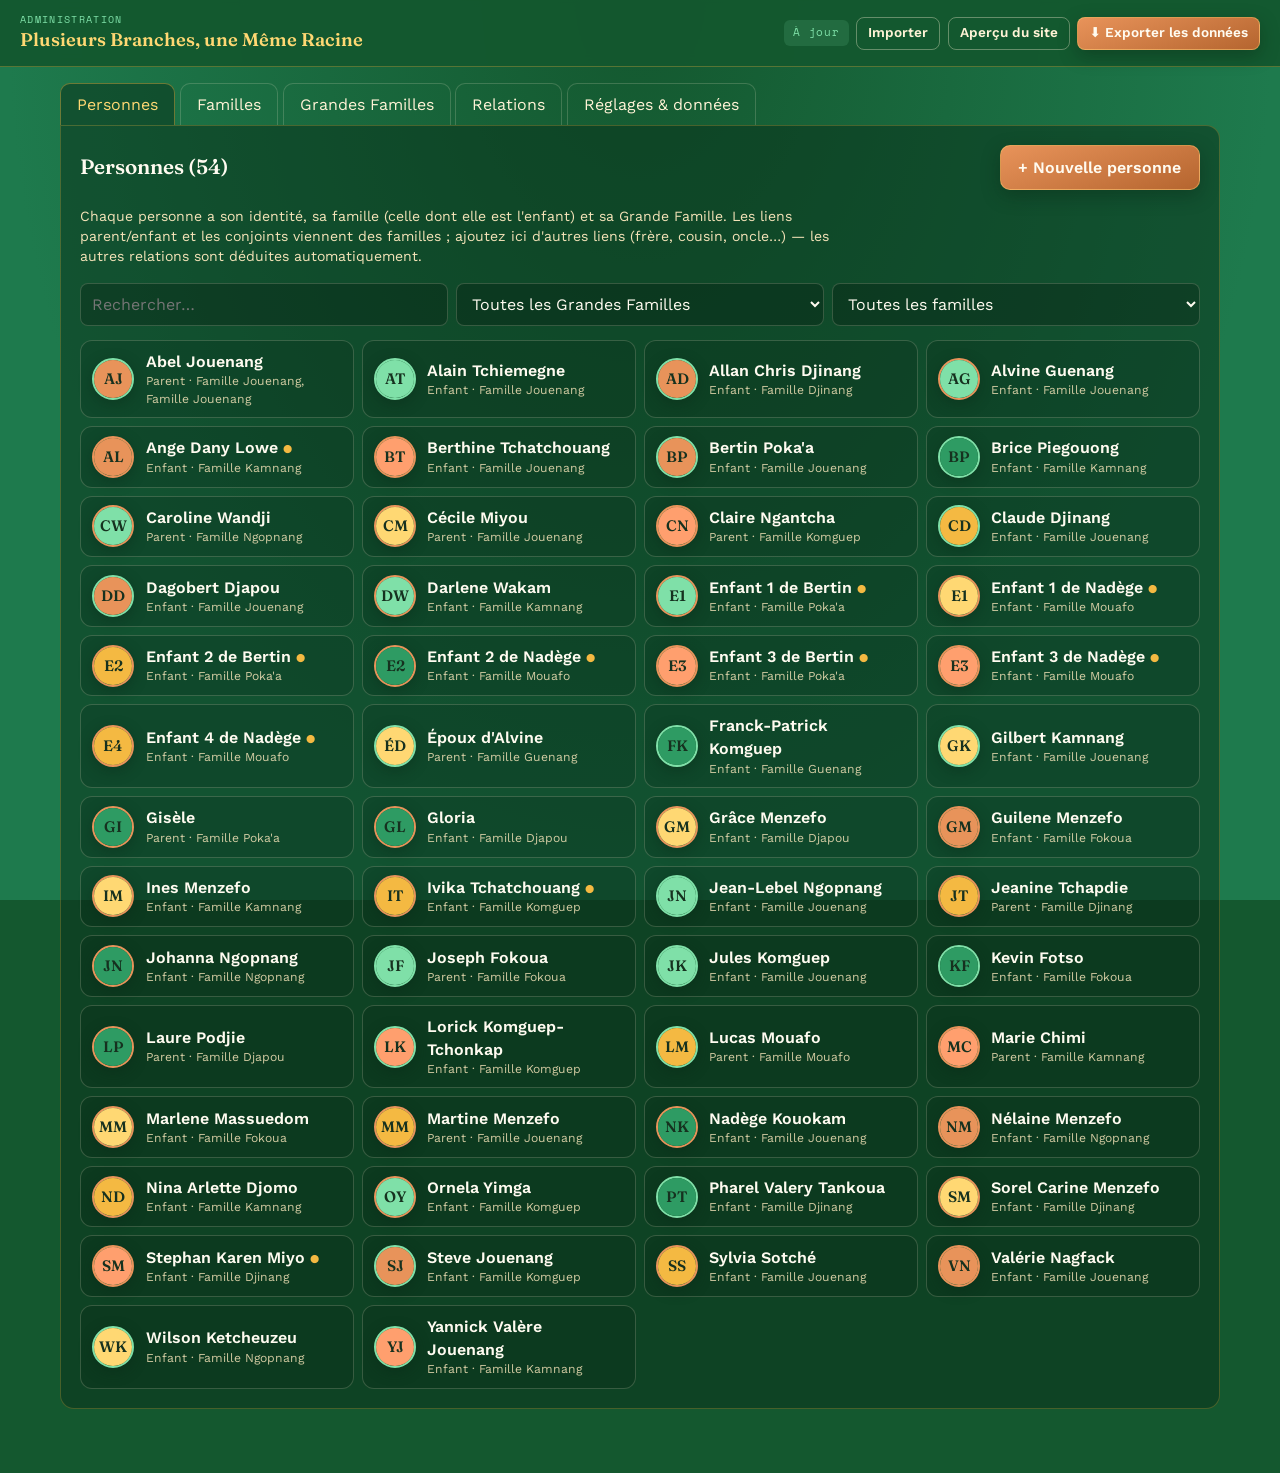
==== commit 57ca397a: "Add files via upload" ====
--- a/admin.html
+++ b/admin.html
@@ -1059,7 +1059,7 @@
       dlg.innerHTML =
         '<form method="dialog" id="ff"><div class="dlg-head"><h2>' + (isNew ? "Nouvelle famille" : esc(f.nom)) + '</h2><button type="button" class="x" data-close aria-label="Fermer">×</button></div>' +
         '<div class="dlg-body"><div class="row c2">' +
-          '<label class="f"><span>Nom de la famille *</span><input type="text" name="nom" required value="' + esc(f.nom) + '" placeholder="Famille Paul & Marie"></label>' +
+          '<label class="f"><span>Nom de la famille *</span><input type="text" name="nom" required value="' + esc(f.nom) + '" placeholder="Famille Ngantcha (nom de l\'époux)"></label>' +
           '<label class="f"><span>Grande Famille</span><select name="gf">' + gfOptions(f.grandeFamilleId) + '</select></label></div>' +
         '<div class="row c2"><label class="f"><span>N° d\'ordre (page principale)</span><input type="number" name="ordre" min="0" step="1" value="' + esc(f.ordre != null ? f.ordre : "") + '" placeholder="vide = ordre de l\'arbre"></label><span></span></div>' +
         '<div class="row c2">' +
@@ -1081,8 +1081,9 @@
       function autoName(){
         if(nameTouched) return;
         var pe = M.P[form.pere.value], me = M.P[form.mere.value];
-        var parts = [pe && (pe.prenom || "").split(" ")[0], me && (me.prenom || "").split(" ")[0]].filter(Boolean);
-        if(parts.length) form.nom.value = "Famille " + parts.join(" & ");
+        // nom de famille de l'époux ; à défaut, celui de l'épouse
+        var nom = (pe && pe.nom) || (me && me.nom) || (pe && pe.prenom) || (me && me.prenom) || "";
+        if(nom) form.nom.value = "Famille " + nom.trim();
       }
       form.nom.oninput = function(){ nameTouched = true; };
       form.pere.onchange = autoName; form.mere.onchange = autoName;
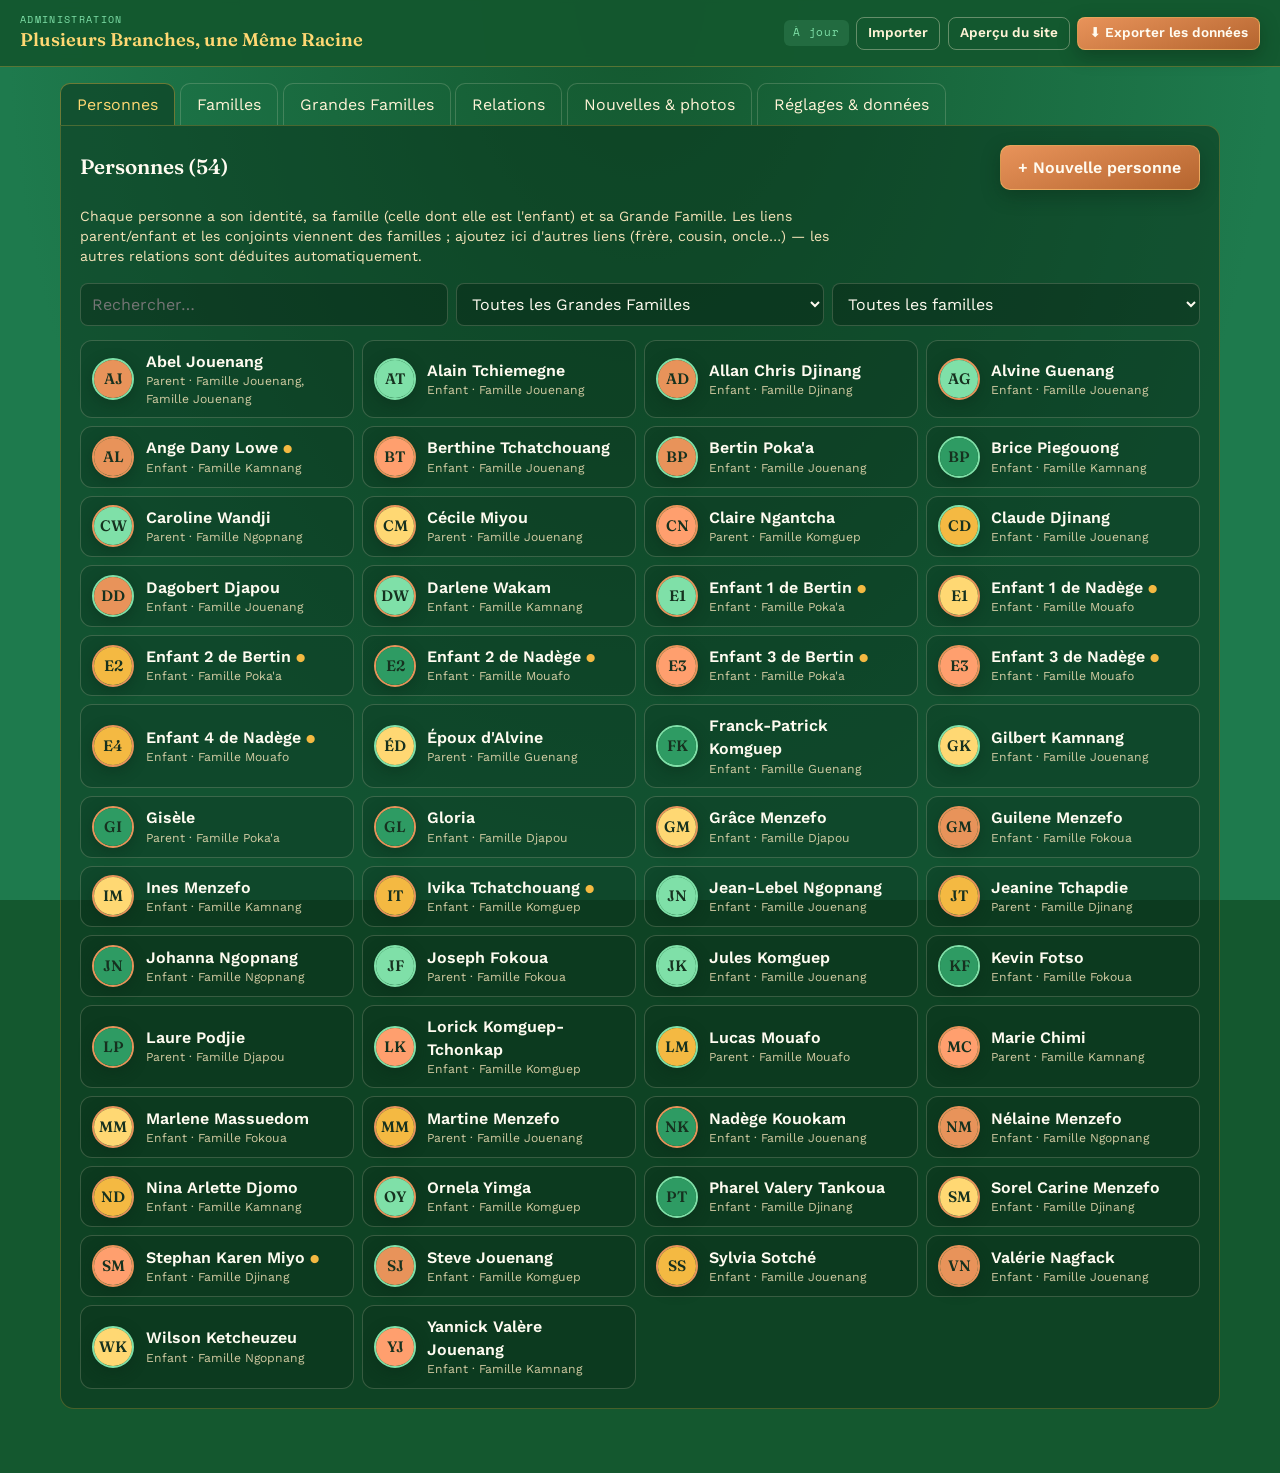
==== commit 8648abed: "Add files via upload" ====
--- a/admin.html
+++ b/admin.html
@@ -63,7 +63,7 @@
 .panel-head h2{margin:0;font-family:var(--font-display);font-weight:600;font-size:1.3rem}
 .help{font-size:.88rem;color:var(--parchment-2);margin:.2rem 0 1rem;max-width:760px}
 
-input[type=text],input[type=number],input[type=search],select,textarea{width:100%;padding:.55rem .7rem;border-radius:8px;border:1px solid var(--line);background:rgba(0,0,0,.22);color:var(--ivory)}
+input[type=text],input[type=number],input[type=search],input[type=date],select,textarea{color-scheme:dark;width:100%;padding:.55rem .7rem;border-radius:8px;border:1px solid var(--line);background:rgba(0,0,0,.22);color:var(--ivory)}
 select option,select optgroup{background:#12492a;color:var(--ivory)}
 input:focus,select:focus,textarea:focus{outline:2px solid var(--gold);outline-offset:1px}
 label.f{display:flex;flex-direction:column;gap:.3rem;font-size:.8rem;color:var(--parchment-2)}
@@ -71,6 +71,7 @@
 .row{display:grid;gap:.8rem}
 .row.c2{grid-template-columns:1fr 1fr}
 .row.c3{grid-template-columns:1fr 1fr 1fr}
+.row.c4{grid-template-columns:1.3fr .7fr 1fr 1fr}
 .filters{display:flex;flex-wrap:wrap;gap:.5rem;margin-bottom:.9rem}
 .filters>*{flex:1 1 200px;width:auto}
 
@@ -123,11 +124,28 @@
 .issues{list-style:none;padding:0;margin:0;display:flex;flex-direction:column;gap:.35rem;font-size:.9rem}
 .issues li{padding:.45rem .7rem;border-radius:8px;background:rgba(244,185,66,.1);border-left:3px solid var(--gold)}
 .issues li.ok{background:rgba(127,224,168,.1);border-color:var(--sage-light)}
+.nlist{display:flex;flex-direction:column;gap:.6rem}
+.nitem{display:flex;gap:.9rem;align-items:center;padding:.6rem .7rem;border:1px solid var(--line);border-radius:12px;background:rgba(0,0,0,.12);cursor:pointer;text-align:left;color:inherit;width:100%}
+.nitem:hover{border-color:var(--gold-light)}
+.nitem .th{width:90px;height:64px;flex:none;border-radius:8px;overflow:hidden;background:rgba(0,0,0,.3);display:flex;align-items:center;justify-content:center;color:var(--gold-light);font-size:.7rem}
+.nitem .th img{width:100%;height:100%;object-fit:cover}
+.nitem b{display:block;font-family:var(--font-display);font-weight:600;font-size:1.05rem}
+.nitem small{color:var(--parchment-2);font-size:.8rem}
+.ph-list{list-style:none;margin:0;padding:0;display:flex;flex-direction:column;gap:.4rem}
+.ph-list li{display:grid;grid-template-columns:72px 1fr auto;gap:.6rem;align-items:center;padding:.35rem;border-radius:10px;background:rgba(0,0,0,.15)}
+.ph-list .th{width:72px;height:54px;border-radius:6px;overflow:hidden;background:rgba(0,0,0,.3);display:flex;align-items:center;justify-content:center;font-size:.6rem;color:var(--parchment-2)}
+.ph-list .th img{width:100%;height:100%;object-fit:cover}
+.ph-list .path{font-family:var(--font-label);font-size:.62rem;color:var(--parchment-2);display:block;margin-top:.2rem;word-break:break-all}
+.ph-list .btns{display:flex;gap:.25rem}
+.chips{display:flex;flex-wrap:wrap;gap:.35rem;margin-bottom:.5rem}
+.chips span{display:inline-flex;align-items:center;gap:.35rem;padding:.2rem .3rem .2rem .6rem;border-radius:999px;background:rgba(255,243,214,.1);font-size:.85rem}
+.chips button{background:transparent;border:0;color:var(--danger);cursor:pointer;font-size:1rem;line-height:1}
+textarea{resize:vertical;min-height:120px}
 .toast{position:fixed;bottom:18px;left:50%;transform:translateX(-50%);background:var(--gold);color:var(--ink);padding:.6rem 1.1rem;border-radius:10px;font-weight:600;box-shadow:0 10px 30px rgba(0,0,0,.4);z-index:100;transition:opacity .3s}
 .muted{color:var(--parchment-2);opacity:.8}
 
 @media (max-width:700px){
-  .row.c2,.row.c3{grid-template-columns:1fr}
+  .row.c2,.row.c3,.row.c4{grid-template-columns:1fr}
   .addrel{grid-template-columns:1fr}
   .photo-row{flex-direction:column;align-items:flex-start}
   .tabs button{padding:.45rem .7rem;font-size:.88rem}
@@ -150,6 +168,7 @@
   <button data-tab="familles">Familles</button>
   <button data-tab="grandes">Grandes Familles</button>
   <button data-tab="relations">Relations</button>
+  <button data-tab="nouvelles">Nouvelles &amp; photos</button>
   <button data-tab="reglages">Réglages &amp; données</button>
 </nav>
 <main><section class="panel" id="panel"></section></main>
@@ -266,9 +285,19 @@
   }
 
   function birthText(p){
-    if(!p || !p.anneeNaissance) return "";
-    var m = p.moisNaissance ? MOIS[p.moisNaissance - 1] + " " : "";
-    return m + p.anneeNaissance;
+    if(!p || (!p.anneeNaissance && !p.moisNaissance)) return "";
+    var parts = [];
+    if(p.moisNaissance && p.jourNaissance) parts.push(p.jourNaissance === 1 ? "1er" : String(p.jourNaissance));
+    if(p.moisNaissance) parts.push(MOIS[p.moisNaissance - 1]);
+    if(p.anneeNaissance) parts.push(String(p.anneeNaissance));
+    return parts.join(" ");
+  }
+  // "2026-09-12" → "12 septembre 2026"
+  function dateText(iso){
+    var m = /^(\d{4})-(\d{2})(?:-(\d{2}))?$/.exec(iso || "");
+    if(!m) return iso || "";
+    var d = m[3] ? +m[3] : 0;
+    return (d ? (d === 1 ? "1er " : d + " ") : "") + MOIS[+m[2] - 1] + " " + m[1];
   }
 
   /* ------------------------------------------------------
@@ -608,13 +637,13 @@
   function emptyData(){
     return {
       site: { titre: "Plusieurs Branches, une Même Racine", sousTitre: "" },
-      grandesFamilles: [], familles: [], personnes: [], relations: []
+      grandesFamilles: [], familles: [], personnes: [], relations: [], nouvelles: []
     };
   }
 
   return {
     REL_TYPES: REL_TYPES, CATEGORIES: CATEGORIES, MOIS: MOIS,
-    build: build, slug: slug, fullName: fullName, birthText: birthText,
+    build: build, slug: slug, fullName: fullName, birthText: birthText, dateText: dateText,
     bloodLabel: bloodLabel, emptyData: emptyData
   };
 })();
@@ -697,7 +726,7 @@
     return {
       site: Object.assign(e.site, d.site || {}),
       grandesFamilles: d.grandesFamilles || [], familles: d.familles || [],
-      personnes: d.personnes || [], relations: d.relations || []
+      personnes: d.personnes || [], relations: d.relations || [], nouvelles: d.nouvelles || []
     };
   }
   function snapshot(){ return JSON.stringify(DATA); }
@@ -801,7 +830,7 @@
   });
   function render(){
     var p = document.getElementById("panel");
-    ({ personnes: renderPersons, familles: renderFamilies, grandes: renderGF, relations: renderRelations, reglages: renderSettings })[tab](p);
+    ({ personnes: renderPersons, familles: renderFamilies, grandes: renderGF, relations: renderRelations, nouvelles: renderNews, reglages: renderSettings })[tab](p);
   }
 
   /* ========== PERSONNES ========== */
@@ -867,10 +896,11 @@
       '<fieldset><legend>Identité</legend><div class="row c2">' +
         '<label class="f"><span>Prénom(s) *</span><input type="text" name="prenom" required value="' + esc(p.prenom) + '"></label>' +
         '<label class="f"><span>Nom</span><input type="text" name="nom" value="' + esc(p.nom) + '"></label></div>' +
-        '<div class="row c3" style="margin-top:.8rem"><div class="f"><span class="eyebrow" style="font-size:.64rem">Sexe</span><div class="radios">' +
+        '<div class="row c4" style="margin-top:.8rem"><div class="f"><span class="eyebrow" style="font-size:.64rem">Sexe</span><div class="radios">' +
           '<label><input type="radio" name="sexe" value="M"' + (p.sexe === "M" ? " checked" : "") + '> Homme</label>' +
           '<label><input type="radio" name="sexe" value="F"' + (p.sexe === "F" ? " checked" : "") + '> Femme</label>' +
           '<label><input type="radio" name="sexe" value=""' + (!p.sexe ? " checked" : "") + '> ?</label></div></div>' +
+        '<label class="f"><span>Jour (facultatif)</span><input type="number" name="jour" min="1" max="31" value="' + esc(p.jourNaissance || "") + '"></label>' +
         '<label class="f"><span>Mois de naissance</span><select name="mois">' + mois + '</select></label>' +
         '<label class="f"><span>Année de naissance</span><input type="number" name="annee" min="1800" max="2100" value="' + esc(p.anneeNaissance || "") + '"></label></div>' +
       '</fieldset>' +
@@ -954,6 +984,7 @@
         sexe: (form.querySelector("[name=sexe]:checked") || {}).value || "",
         moisNaissance: form.mois.value ? +form.mois.value : null,
         anneeNaissance: form.annee.value ? +form.annee.value : null,
+        jourNaissance: form.jour.value && form.mois.value ? Math.min(31, Math.max(1, +form.jour.value)) : null,
         photo: form.photo.value.trim(),
         familleId: form.familleId.value || null,
         grandeFamilleId: form.gf.value || null
@@ -1237,6 +1268,118 @@
     return out.slice(0, 40).map(function(s){ return '<li>' + esc(s) + '</li>'; }).join("") + more;
   }
 
+  /* ========== NOUVELLES & PHOTOS ========== */
+  var NEWS_DIR = "photos/evenements/";
+  function thumb(src){
+    var u = photoPreviews[src] || src;
+    return u ? '<img src="' + esc(u) + '" alt="" onerror="this.replaceWith(document.createTextNode(\'photo ?\'))">' : '✦';
+  }
+  function renderNews(el){
+    var list = DATA.nouvelles.slice().sort(function(a, b){ return String(b.date || "").localeCompare(String(a.date || "")); });
+    el.innerHTML =
+      '<div class="panel-head"><h2>Nouvelles & photos (' + list.length + ')</h2><button class="btn" id="newN">+ Nouvelle publication</button></div>' +
+      '<p class="help">Racontez un évènement (mariage, naissance, réunion, fête…) et joignez-y des photos. ' +
+      'Les photos choisies doivent être copiées dans le dossier <b>' + NEWS_DIR + '</b> du site, avec le même nom de fichier.</p>' +
+      '<div class="nlist">' + (list.length ? list.map(function(n){
+        var first = (n.photos || [])[0];
+        return '<button class="nitem" data-n="' + esc(n.id) + '"><span class="th">' + thumb(first && first.src) + '</span>' +
+          '<span><b>' + esc(n.titre) + '</b><small>' + esc(Genea.dateText(n.date) || "Sans date") + ' · ' + (n.photos || []).length + ' photo(s) · ' +
+          (n.personnes || []).length + ' personne(s)</small></span></button>';
+      }).join("") : '<p class="muted">Aucune publication pour le moment.</p>') + '</div>';
+    el.querySelector("#newN").onclick = function(){ openNews(null); };
+    el.querySelector(".nlist").onclick = function(e){ var b = e.target.closest("[data-n]"); if(b) openNews(b.getAttribute("data-n")); };
+  }
+
+  function openNews(id){
+    var dlg = document.getElementById("dlg");
+    var src = id ? DATA.nouvelles.filter(function(n){ return n.id === id; })[0] : null;
+    var today = new Date(); var iso = today.getFullYear() + "-" + String(today.getMonth() + 1).padStart(2, "0") + "-" + String(today.getDate()).padStart(2, "0");
+    var n = src ? JSON.parse(JSON.stringify(src)) : { titre: "", date: iso, texte: "", photos: [], personnes: [], grandeFamilleId: ui.gf || null };
+    n.photos = (n.photos || []).map(function(ph){ return typeof ph === "string" ? { src: ph, legende: "" } : ph; });
+    n.personnes = n.personnes || [];
+
+    dlg.innerHTML =
+      '<form method="dialog" id="nf"><div class="dlg-head"><h2>' + (id ? "Modifier la publication" : "Nouvelle publication") + '</h2><button type="button" class="x" data-close aria-label="Fermer">×</button></div>' +
+      '<div class="dlg-body">' +
+        '<label class="f"><span>Titre *</span><input type="text" name="titre" required value="' + esc(n.titre) + '" placeholder="Mariage de …, Réunion de famille 2026…"></label>' +
+        '<div class="row c2"><label class="f"><span>Date de l\'évènement</span><input type="date" name="date" value="' + esc(n.date || "") + '"></label>' +
+        '<label class="f"><span>Grande Famille (facultatif)</span><select name="gf">' + gfOptions(n.grandeFamilleId, "— toutes —") + '</select></label></div>' +
+        '<label class="f"><span>Texte</span><textarea name="texte" rows="6" placeholder="Racontez l\'évènement…">' + esc(n.texte || "") + '</textarea></label>' +
+        '<fieldset><legend>Photos</legend><ul class="ph-list" id="phList"></ul>' +
+          '<p style="display:flex;gap:.5rem;flex-wrap:wrap;margin:.7rem 0 0"><label class="btn small">+ Ajouter des photos<input type="file" id="phFiles" accept="image/*" multiple hidden></label></p>' +
+          '<p class="hint" style="margin-top:.5rem">Copiez ensuite ces fichiers dans le dossier <b>' + NEWS_DIR + '</b> du site.</p></fieldset>' +
+        '<fieldset><legend>Personnes concernées</legend><div class="chips" id="chips"></div>' +
+          '<div class="sel-add"><select id="pAddSel">' + personOptions("", null, "— ajouter une personne —") + '</select><button type="button" class="btn small" id="pAddBtn">Ajouter</button></div>' +
+          '<p class="hint" style="margin-top:.4rem">La publication apparaîtra aussi sur la fiche de ces personnes.</p></fieldset>' +
+      '</div><div class="dlg-foot"><div>' + (id ? '<button type="button" class="btn danger small" id="nDel">Supprimer</button>' : '') + '</div>' +
+      '<div class="r"><button type="button" class="btn ghost" data-close>Annuler</button><button class="btn" value="ok" id="nSave">Enregistrer</button></div></div></form>';
+
+    var form = dlg.querySelector("#nf");
+    function syncCaptions(){
+      dlg.querySelectorAll("[data-cap]").forEach(function(inp){ n.photos[+inp.getAttribute("data-cap")].legende = inp.value; });
+    }
+    function drawPhotos(){
+      dlg.querySelector("#phList").innerHTML = n.photos.length ? n.photos.map(function(ph, i){
+        return '<li><span class="th">' + thumb(ph.src) + '</span><span><input type="text" data-cap="' + i + '" placeholder="Légende (facultatif)" value="' + esc(ph.legende || "") + '">' +
+          '<span class="path">' + esc(ph.src) + '</span></span><span class="btns">' +
+          '<button type="button" class="btn ghost small" data-up="' + i + '" title="Monter">↑</button>' +
+          '<button type="button" class="btn danger small" data-rm="' + i + '" title="Retirer">×</button></span></li>';
+      }).join("") : '<li class="muted" style="display:block">Aucune photo.</li>';
+    }
+    function drawChips(){
+      dlg.querySelector("#chips").innerHTML = n.personnes.filter(function(pid){ return M.P[pid]; }).map(function(pid){
+        return '<span>' + esc(name(M.P[pid])) + '<button type="button" data-chip="' + esc(pid) + '" aria-label="Retirer">×</button></span>';
+      }).join("") || '<span class="muted" style="background:none;padding:0">Aucune.</span>';
+    }
+    drawPhotos(); drawChips();
+    dlg.querySelector("#phList").onclick = function(e){
+      syncCaptions();
+      var rm = e.target.closest("[data-rm]"), up = e.target.closest("[data-up]");
+      if(rm){ n.photos.splice(+rm.getAttribute("data-rm"), 1); drawPhotos(); }
+      if(up){ var i = +up.getAttribute("data-up"); if(i > 0){ var t = n.photos[i - 1]; n.photos[i - 1] = n.photos[i]; n.photos[i] = t; drawPhotos(); } }
+    };
+    dlg.querySelector("#phFiles").onchange = function(){
+      syncCaptions();
+      Array.prototype.forEach.call(this.files, function(f){
+        var path = NEWS_DIR + f.name;
+        photoPreviews[path] = URL.createObjectURL(f);
+        if(!n.photos.some(function(ph){ return ph.src === path; })) n.photos.push({ src: path, legende: "" });
+      });
+      this.value = ""; drawPhotos();
+    };
+    dlg.querySelector("#pAddBtn").onclick = function(){
+      var v = dlg.querySelector("#pAddSel").value;
+      if(v && n.personnes.indexOf(v) < 0){ n.personnes.push(v); drawChips(); }
+    };
+    dlg.querySelector("#chips").onclick = function(e){
+      var b = e.target.closest("[data-chip]"); if(!b) return;
+      n.personnes = n.personnes.filter(function(x){ return x !== b.getAttribute("data-chip"); }); drawChips();
+    };
+    var del = dlg.querySelector("#nDel");
+    if(del) del.onclick = function(){
+      if(!confirm("Supprimer cette publication ? (les fichiers photo ne sont pas effacés)")) return;
+      DATA.nouvelles = DATA.nouvelles.filter(function(x){ return x.id !== id; });
+      dlg.onclose = null; dlg.close(); commit(); render(); toast("Publication supprimée");
+    };
+    dlg.querySelector("#nSave").onclick = function(e){
+      if(!form.titre.value.trim()){ e.preventDefault(); form.titre.focus(); toast("Le titre est obligatoire"); }
+    };
+    dlg.onclose = function(){
+      if(dlg.returnValue !== "ok") return;
+      syncCaptions();
+      var v = {
+        titre: form.titre.value.trim(), date: form.date.value || "", texte: form.texte.value.trim(),
+        grandeFamilleId: form.gf.value || null,
+        photos: n.photos.map(function(ph){ return ph.legende ? { src: ph.src, legende: ph.legende } : { src: ph.src }; }),
+        personnes: n.personnes.slice()
+      };
+      if(id) Object.assign(src, v);
+      else DATA.nouvelles.push(Object.assign({ id: uid((v.date ? v.date + " " : "") + v.titre, function(x){ return DATA.nouvelles.some(function(q){ return q.id === x; }); }) }, v));
+      commit(); render(); toast("Publication enregistrée");
+    };
+    dlg.returnValue = ""; dlg.showModal();
+  }
+
   /* ========== RÉGLAGES & DONNÉES ========== */
   function renderSettings(el){
     el.innerHTML =
@@ -1247,13 +1390,13 @@
       '<div class="panel-head" style="margin-top:2rem"><h2>Publier les modifications</h2></div>' +
       '<ol class="help" style="line-height:1.7"><li>Cliquez sur <b>⬇ Exporter les données</b> (en haut à droite).</li>' +
       '<li>Remplacez les fichiers <b>family-data.json</b> et <b>family-data.js</b> du site par ceux téléchargés (si le navigateur le demande, autorisez les téléchargements multiples).</li>' +
-      '<li>Copiez les nouvelles photos dans le dossier <b>photos/</b>.</li>' +
+      '<li>Copiez les nouvelles photos dans le dossier <b>photos/</b> (portraits) et <b>photos/evenements/</b> (photos d\'évènements).</li>' +
       '<li>Publiez le dossier (ou rechargez la page si le site tourne en local).</li></ol>' +
       '<p class="help">Vos modifications sont aussi conservées automatiquement dans ce navigateur (brouillon) tant qu\'elles ne sont pas exportées.</p>' +
       '<p style="display:flex;gap:.5rem;flex-wrap:wrap"><button class="btn ghost small" id="reload">Abandonner le brouillon et recharger family-data.json</button>' +
       '<button class="btn danger small" id="blank">Repartir d\'un fichier vide</button></p>' +
       '<p class="help" style="margin-top:1.5rem">' + DATA.grandesFamilles.length + ' Grande(s) Famille(s) · ' + DATA.familles.length + ' familles · ' +
-      DATA.personnes.length + ' personnes · ' + DATA.relations.length + ' relations déclarées.</p>';
+      DATA.personnes.length + ' personnes · ' + DATA.relations.length + ' relations déclarées · ' + DATA.nouvelles.length + ' nouvelle(s).</p>';
     el.querySelector("#sSave").onclick = function(){
       DATA.site.titre = el.querySelector("#st").value.trim() || "Plusieurs Branches, une Même Racine";
       DATA.site.sousTitre = el.querySelector("#ss").value.trim();
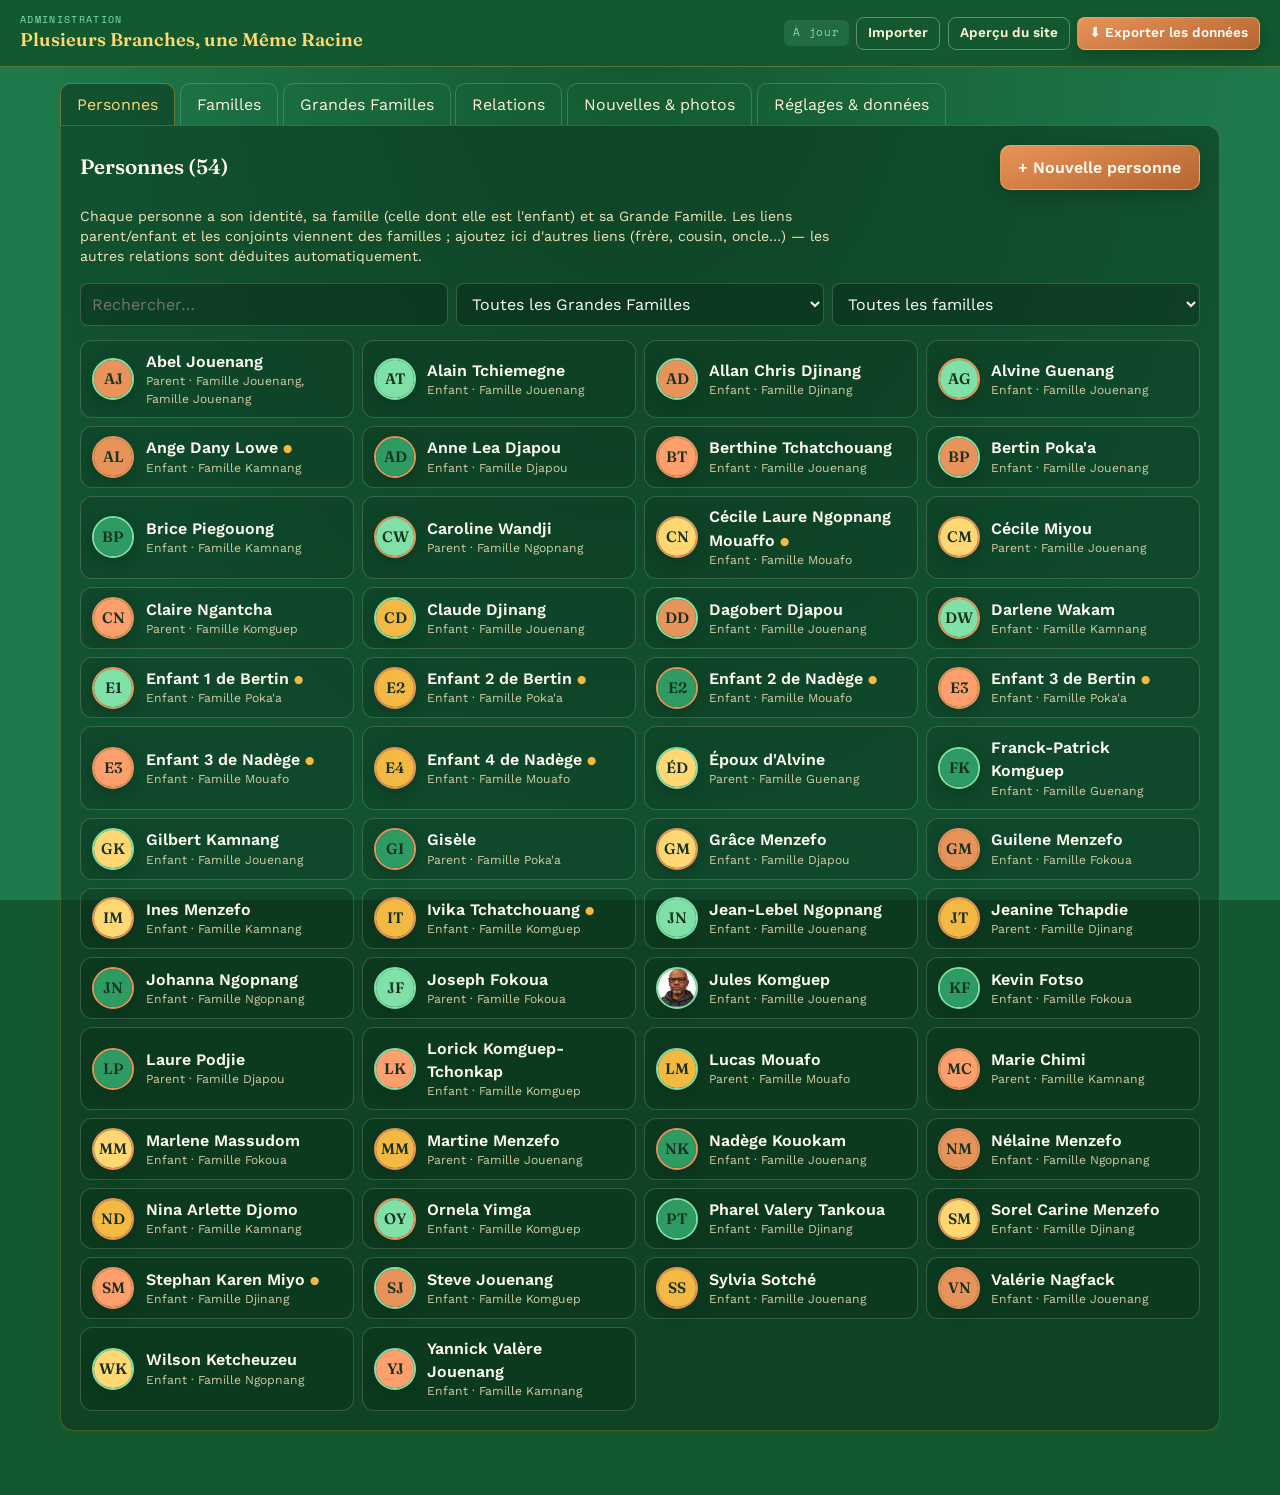
==== commit 1652aa56: "Add files via upload" ====
--- a/admin.html
+++ b/admin.html
@@ -41,6 +41,7 @@
 .btn:hover{transform:translateY(-2px);border-color:var(--gold-light)}
 .btn.ghost{background:transparent;box-shadow:none;border-color:rgba(255,243,214,.35);color:var(--parchment)}
 .btn.ghost:hover{border-color:var(--gold-light);color:var(--gold-light)}
+.btn:disabled{opacity:.35;cursor:default;transform:none}
 .btn.small{padding:.35rem .7rem;font-size:.85rem;border-radius:8px}
 .btn.danger{background:transparent;border-color:rgba(255,138,122,.5);color:var(--danger);box-shadow:none}
 .badge-deduit{font-family:var(--font-label);font-size:.58rem;letter-spacing:.08em;text-transform:uppercase;padding:.08rem .38rem;border-radius:4px;background:rgba(127,224,168,.14);color:var(--sage-light);margin-left:.3rem;vertical-align:middle}
@@ -527,8 +528,13 @@
 
     function byBirth(a, b){
       var pa = P[a], pb = P[b];
-      var ya = (pa.anneeNaissance || 9999) * 13 + (pa.moisNaissance || 0);
-      var yb = (pb.anneeNaissance || 9999) * 13 + (pb.moisNaissance || 0);
+      // 1) rang dans la fratrie fixé par l'administrateur (1 = aîné)
+      var ra = parseFloat(pa.rangNaissance), rb = parseFloat(pb.rangNaissance);
+      ra = isNaN(ra) ? Infinity : ra; rb = isNaN(rb) ? Infinity : rb;
+      if(ra !== rb) return ra < rb ? -1 : 1;
+      // 2) date de naissance, 3) ordre de saisie
+      var ya = ((pa.anneeNaissance || 9999) * 13 + (pa.moisNaissance || 0)) * 32 + (pa.jourNaissance || 0);
+      var yb = ((pb.anneeNaissance || 9999) * 13 + (pb.moisNaissance || 0)) * 32 + (pb.jourNaissance || 0);
       if(ya !== yb) return ya - yb;
       return (pa._ord || 0) - (pb._ord || 0);
     }
@@ -911,6 +917,7 @@
       '<fieldset><legend>Appartenance</legend><div class="row c2">' +
         '<label class="f"><span>Famille (enfant de)</span><select name="familleId">' + famOptions(p.familleId) + '</select></label>' +
         '<label class="f"><span>Grande Famille</span><select name="gf">' + gfOptions(p.grandeFamilleId) + '</select></label></div>' +
+        '<div class="row c2" style="margin-top:.8rem"><label class="f"><span>Rang dans la fratrie (1 = aîné·e)</span><input type="number" name="rang" min="1" step="1" value="' + esc(p.rangNaissance || "") + '" placeholder="vide = selon la date de naissance"></label><span></span></div>' +
         '<p class="hint" id="famHint"></p></fieldset>' +
       '<fieldset><legend>Relations déclarées</legend><ul class="rel-list" id="relList"></ul>' +
         '<div class="addrel"><span class="t">Cette personne est</span><select id="rType">' + relTypeOptions("fratrie") + '</select>' +
@@ -985,6 +992,7 @@
         moisNaissance: form.mois.value ? +form.mois.value : null,
         anneeNaissance: form.annee.value ? +form.annee.value : null,
         jourNaissance: form.jour.value && form.mois.value ? Math.min(31, Math.max(1, +form.jour.value)) : null,
+        rangNaissance: parseInt(form.rang.value, 10) > 0 ? parseInt(form.rang.value, 10) : null,
         photo: form.photo.value.trim(),
         familleId: form.familleId.value || null,
         grandeFamilleId: form.gf.value || null
@@ -1099,11 +1107,16 @@
           '<label class="f"><span>Mère</span><div class="sel-add"><select name="mere">' + personOptions(f.mereId, function(p){ return p.sexe !== "M"; }, "— inconnue —") + '</select>' +
             '<button type="button" class="btn ghost small" id="newMere" title="Créer une nouvelle personne">+</button></div></label></div>' +
         (isNew ? '<p class="hint">Enregistrez la famille, puis ajoutez-y les enfants.</p>' :
-          '<fieldset><legend>Enfants (' + kids.length + ')</legend><ul class="rel-list">' + (kids.length ? kids.map(function(k){
-            return '<li><span style="display:flex;align-items:center;gap:.5rem">' + avatar(M.P[k], 30, photoPreviews[M.P[k].photo]) + esc(name(M.P[k])) +
+          '<fieldset><legend>Enfants (' + kids.length + ') — du plus âgé au plus jeune</legend><ul class="rel-list">' + (kids.length ? kids.map(function(k, i){
+            return '<li><span style="display:flex;align-items:center;gap:.5rem">' +
+              '<label class="ord" title="Rang dans la fratrie (1 = aîné·e)">N°<input type="number" min="1" step="1" data-rang="' + esc(k) + '" value="' + esc(M.P[k].rangNaissance || "") + '"></label>' +
+              avatar(M.P[k], 30, photoPreviews[M.P[k].photo]) + esc(name(M.P[k])) +
               (M.P[k].anneeNaissance ? ' <span class="muted">(' + M.P[k].anneeNaissance + ')</span>' : '') + '</span>' +
-              '<button type="button" class="btn ghost small" data-p="' + esc(k) + '">Modifier</button></li>';
+              '<span style="display:flex;gap:.25rem"><button type="button" class="btn ghost small" data-mv="' + i + '" data-d="-1" title="Monter (plus âgé)"' + (i === 0 ? ' disabled' : '') + '>↑</button>' +
+              '<button type="button" class="btn ghost small" data-mv="' + i + '" data-d="1" title="Descendre (plus jeune)"' + (i === kids.length - 1 ? ' disabled' : '') + '>↓</button>' +
+              '<button type="button" class="btn ghost small" data-p="' + esc(k) + '">Modifier</button></span></li>';
           }).join("") : '<li class="muted">Aucun enfant.</li>') + '</ul>' +
+          '<p class="hint" style="margin-top:.5rem">N° 1 = l\'aîné·e. Utilisez ↑ ↓ ou tapez les numéros ; sans numéro, les enfants sont classés par date de naissance.</p>' +
           '<p style="margin:.7rem 0 0"><button type="button" class="btn small" id="addKid">+ Ajouter un enfant</button></p></fieldset>') +
         '</div><div class="dlg-foot"><div>' + (isNew ? '' : '<button type="button" class="btn danger small" id="fDel">Supprimer</button>') + '</div>' +
         '<div class="r"><button type="button" class="btn ghost" data-close>Annuler</button><button class="btn" value="ok" id="fSave">Enregistrer</button></div></div></form>';
@@ -1128,6 +1141,25 @@
       function autoNameAfter(){ var fm = dlg.querySelector("#ff"); if(fm && !nameTouched){ fm.pere.dispatchEvent(new Event("change")); } }
       var ak = dlg.querySelector("#addKid");
       if(ak) ak.onclick = function(){ keep(); saveFamily(form, true); openPerson(null, { familleId: id, onSaved: function(){ draw(); } }, true); };
+      function personRec(pid){ return DATA.personnes.filter(function(q){ return q.id === pid; })[0]; }
+      dlg.querySelectorAll("[data-rang]").forEach(function(inp){
+        inp.onchange = function(){
+          keep();
+          var n = parseInt(inp.value, 10), rec = personRec(inp.getAttribute("data-rang"));
+          rec.rangNaissance = n > 0 ? n : null;
+          commit(); render(); draw();
+        };
+      });
+      dlg.querySelectorAll("[data-mv]").forEach(function(b){
+        b.onclick = function(){
+          keep();
+          var list = M.childrenOfFamily(id), i = +b.getAttribute("data-mv"), j = i + (+b.getAttribute("data-d"));
+          if(j < 0 || j >= list.length) return;
+          var t = list[i]; list[i] = list[j]; list[j] = t;
+          list.forEach(function(k, n){ personRec(k).rangNaissance = n + 1; });  // on renumérote toute la fratrie
+          commit(); render(); draw();
+        };
+      });
       dlg.querySelectorAll("[data-p]").forEach(function(b){
         b.onclick = function(){ keep(); openPerson(b.getAttribute("data-p"), { onSaved: function(){ draw(); } }, true); };
       });
